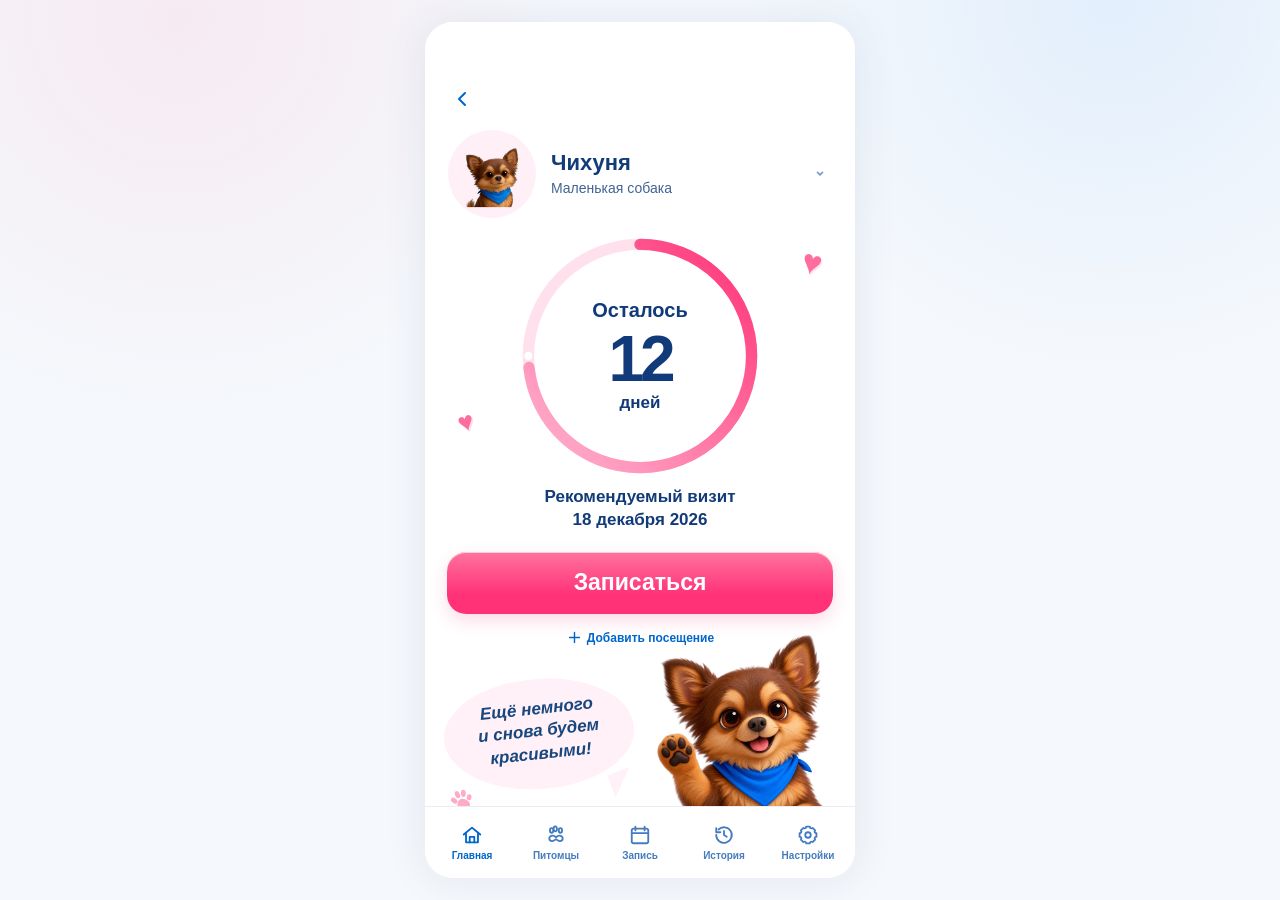
==== index.html @ 9631919f "Point preview to refined home build" ====
<!doctype html>
<html lang="ru">
  <head>
    <meta charset="UTF-8" />
    <meta name="viewport" content="width=device-width, initial-scale=1.0, viewport-fit=cover" />
    <meta name="theme-color" content="#fff7fa" />
    <meta name="robots" content="noindex, nofollow" />
    <meta name="referrer" content="no-referrer" />
    <title>Дневник питомца - тест интерфейса</title>
    <script type="module" crossorigin src="./assets/main-IXq5rrvR.js"></script>
    <link rel="stylesheet" crossorigin href="./assets/main-DnWAn0m3.css">
  </head>
  <body>
    <div id="root"></div>
  </body>
</html>
---- assets/main-DnWAn0m3.css ----
.homeRedesign{--ring-light: #ffb7d2;--ring-color: #ff3175;background:#fff;color:#123b78;padding-bottom:72px}.homeTone_ok{--ring-light: #adebd1;--ring-color: #19c36b}.homeTone_soon{--ring-light: #ffe3a7;--ring-color: #f5a600}.homeTone_late{--ring-light: #ffbed2;--ring-color: #ff3371}.diaryHeader{height:96px;padding:max(56px,env(safe-area-inset-top)) 17px 0;display:grid;grid-template-columns:40px 1fr 40px;align-items:center;background:#fff}.diaryBack{width:40px;height:42px;padding:0;display:grid;place-items:center;background:none;border:0;color:#06c;cursor:pointer}.diaryHeading{text-align:center;font-size:14px;font-weight:750;letter-spacing:-.02em}.diaryMain{display:flex;flex-direction:column;min-height:calc(100dvh - 168px);padding:0 17px}.diaryPet{width:100%;min-height:111px;padding:2px 8px 2px 6px;display:flex;align-items:center;gap:15px;text-align:left;background:transparent;color:#123b78;border:0;cursor:pointer}.diaryPet .mascotAvatar_lg{width:88px;height:88px;background:#ffeff6;box-shadow:none}.diaryPet .mascotAvatar_lg img{width:90%;height:90%;object-fit:contain;transform:translateY(5%)}.diaryPetCopy{display:flex;flex:1;flex-direction:column;gap:5px}.diaryPetCopy strong{font-size:22px;line-height:1.12;font-weight:800}.diaryPetCopy span{font-size:14px;color:#416394;font-weight:500}.diaryPet>svg{color:#7b9bc7}.diaryStatus{position:relative;text-align:center}.diaryStatusLabel{margin:0 auto 2px;display:flex;justify-content:center;align-items:center;gap:6px;height:28px;font-size:14px;font-weight:750}.homeTone_ok .diaryStatusLabel{color:#147a43}.homeTone_soon .diaryStatusLabel{color:#a35800}.homeTone_late .diaryStatusLabel{color:#e1305c}.diaryRing{position:relative;width:min(65vw,248px);height:min(65vw,248px);margin:3px auto 0}.diaryRingSvg{display:block;width:100%;height:100%;transform:rotate(-90deg);overflow:visible}.ringTrack,.ringProgress{fill:none;stroke-width:11px}.ringTrack{stroke:#ffe1ed}.homeTone_ok .ringTrack{stroke:#d9f6e6}.homeTone_soon .ringTrack{stroke:#fff1d8}.ringProgress{stroke:url(#ringGradient);stroke-linecap:round;transition:stroke-dasharray .3s ease}.diaryRingCopy{position:absolute;top:25px;right:25px;bottom:25px;left:25px;display:flex;flex-direction:column;justify-content:center;align-items:center;color:#103a79}.diaryRingCopy span:first-child{font-size:20px;line-height:1.18;font-weight:750}.diaryRingCopy strong{font-size:64px;line-height:1.05;letter-spacing:-.065em;font-weight:850;margin-top:4px}.diaryRingCopy strong.ringToday{font-size:29px;letter-spacing:-.03em}.diaryRingCopy span:last-child{font-size:17px;font-weight:700}.diaryRecommendation{display:flex;flex-direction:column;align-items:center;margin-top:6px;line-height:1.34}.diaryRecommendation span{font-size:17px;font-weight:600}.diaryRecommendation strong{font-size:17px;font-weight:800}.diaryHeart{position:absolute;display:block;color:#ff6c9e;font-size:27px;line-height:1;pointer-events:none;text-shadow:1px 2px 0 #ffe0ec}.diaryHeartTop{right:4%;top:16px;transform:rotate(14deg);font-size:34px}.diaryHeartLeft{left:4%;top:180px;transform:rotate(-17deg);font-size:27px}.diaryActions{margin:20px 5px 0;display:grid;gap:8px}.diaryBook{width:100%;height:62px;border:0;border-radius:19px;background:linear-gradient(180deg,#ff739e,#ff3177 70%);box-shadow:0 7px 17px #ed326f2b,inset 0 1px #ffffffa6;color:#fff;font-size:23px;font-weight:760;cursor:pointer}.diaryAddVisit{display:inline-flex;justify-content:center;align-items:center;gap:4px;width:fit-content;min-height:32px;margin:0 auto;border:0;background:transparent;color:#06c;font-size:12px;font-weight:700;cursor:pointer}.diaryScene{position:relative;min-height:184px;width:100%;margin-top:auto;overflow:visible}.diarySpeech{position:absolute;top:25px;left:2px;z-index:1;width:min(52%,190px);min-height:110px;display:flex;justify-content:center;align-items:center;padding:12px 16px 17px;border-radius:47% 51% 47% 52%;background:#fff1f7;color:#17477e;text-align:center;font-size:17px;line-height:1.3;font-weight:650;font-style:italic;transform:rotate(-6deg)}.diarySpeech:after{content:"";position:absolute;right:5px;bottom:-13px;border-left:24px solid #fff1f7;border-bottom:23px solid transparent;transform:rotate(-16deg)}.diaryMascot{position:absolute;z-index:2;width:min(57%,210px);height:auto;right:-14px;bottom:-2px;object-fit:contain;pointer-events:none}.sceneHeart{left:21%;bottom:11px;font-size:22px}.scenePaw{position:absolute;left:8px;bottom:22px;width:24px;color:#ffabc7;transform:rotate(-24deg)}.scenePaw svg{width:100%;height:auto}.diaryLastVisit{display:none}.homeRedesign .bottomNav{height:72px;min-height:72px;box-shadow:none;border-top-color:#e7edf6;background:#fff}.homeRedesign .bottomNav button{color:#447cbf;border-radius:0;gap:4px}.homeRedesign .bottomNav button.active{background:transparent;color:#06c}.homeRedesign .bottomNav button>span:last-child{font-size:10px;font-weight:670}.homeRedesign .bottomNav .navBookIcon{width:auto;height:auto;border-radius:0;background:transparent;box-shadow:none;color:#447cbf}.homeRedesign button:focus-visible{outline:3px solid #0066cc;outline-offset:2px}@media (max-width: 360px){.diaryRing{width:210px;height:210px}.diaryMain{padding:0 13px}.diaryScene{min-height:172px}.diarySpeech{font-size:14px}}@media (max-height: 700px){.diaryRing{width:min(56vw,205px);height:min(56vw,205px)}.diaryPet{min-height:78px}.diaryActions{margin-top:12px}.diaryScene{min-height:160px}.diarySpeech{top:15px;font-size:14px}.diaryMascot{width:min(48%,174px)}}@media (min-width: 700px){.homeRedesign{height:min(844px,calc(100dvh - 44px));min-height:700px;overflow:hidden}.homeRedesign .diaryMain{min-height:calc(100% - 168px)}}:root{font-family:Montserrat,Inter,-apple-system,BlinkMacSystemFont,Segoe UI,Arial,sans-serif;color:#143d7a;background:#f4f7fb;font-synthesis:none;--pink: #ff4f7e;--pink-dark: #d65279;--pink-soft: #fff0f5;--coral: #fe7878;--blue: #087cff;--blue-dark: #0066cc;--blue-soft: #edf7ff;--navy: #123d7c;--text: #27486f;--muted: #7589a4;--line: #e2eaf4;--shadow: 0 10px 28px rgba(28, 66, 113, .09)}*{box-sizing:border-box}html{background:#f4f7fb}body{margin:0;min-width:320px;min-height:100vh;background:radial-gradient(circle at 14% 2%,rgba(255,94,132,.09),transparent 28%),radial-gradient(circle at 87% 0,rgba(0,127,255,.08),transparent 26%),#f5f8fc}button,input,textarea{font:inherit}button{-webkit-tap-highlight-color:transparent}.app{width:min(100%,430px);min-height:100vh;min-height:100dvh;margin:0 auto;position:relative;overflow-x:hidden;background:#fff;box-shadow:0 0 44px #1f406a17}.appWithNav{padding-bottom:77px}.centered{display:grid;place-items:center}.spinner{width:42px;height:42px;border:4px solid #e9eff7;border-top-color:var(--pink);border-radius:50%;animation:spin .7s linear infinite}@keyframes spin{to{transform:rotate(360deg)}}.content{padding:16px 17px 28px}.shellContent{padding-bottom:36px}.topbar,.homeTopbar{min-height:62px;display:grid;grid-template-columns:48px 1fr 48px;align-items:center;padding:max(7px,env(safe-area-inset-top)) 14px 7px;position:sticky;top:0;z-index:20;color:var(--navy);background:#fffffff5;border-bottom:1px solid rgba(226,234,244,.82);backdrop-filter:blur(14px);-webkit-backdrop-filter:blur(14px)}.topbar>b,.storyHomeTitle{text-align:center;font-size:17px;font-weight:850;letter-spacing:-.25px}.topSpacer{width:48px;height:48px}.backButton,.roundIconButton{width:44px;height:44px;padding:0;display:grid;place-items:center;border:0;border-radius:16px;color:var(--navy);background:#f4f8fc;cursor:pointer}.roundIconButton{justify-self:end}.backButton:active,.roundIconButton:active{transform:scale(.96);background:#edf3f9}.homeBrandMark{width:42px;height:42px;display:grid;place-items:center;border-radius:15px;color:var(--pink);background:var(--pink-soft);font-size:24px;line-height:1}.primary{width:100%;min-height:52px;padding:0 18px;border:0;border-radius:17px;font-weight:850;font-size:15px;cursor:pointer;transition:transform .15s ease,filter .15s ease}.primary:active{transform:scale(.985);filter:brightness(.98)}.primary:disabled{opacity:.45;cursor:default}.primaryLarge{min-height:58px;font-size:18px}.pink{color:#fff;background:linear-gradient(115deg,#ff4f7e,#fe7878 55%,#d65279);box-shadow:0 10px 24px #d652793d}.blue{color:#fff;background:linear-gradient(115deg,#06c,#118aff);box-shadow:0 10px 24px #06c3}.outline{color:#0878e7;background:#fff;border:1.5px solid #77baff;box-shadow:0 7px 18px #0066cc0f}.actionWithIcon{display:flex;align-items:center;justify-content:center;gap:8px}.stickyAction{margin-top:19px}.mascotAvatar{position:relative;flex:0 0 auto;display:grid;place-items:center;overflow:hidden;border-radius:50%;isolation:isolate;background:linear-gradient(145deg,#fff0f5,#fff 49%,#eaf6ff);box-shadow:inset 0 0 0 1px #dce7f2,0 6px 17px #203d6817}.mascotAvatarGlow{position:absolute;top:0;right:0;bottom:0;left:0;z-index:0}.mascotAvatar img{position:relative;z-index:1;width:86%;height:86%;display:block;object-fit:contain;object-position:center center}.mascotAvatar_md{width:68px;height:68px}.mascotAvatar_lg{width:72px;height:72px}.mascotAvatar_xl{width:116px;height:116px}.mascotAvatar_xl img{width:84%;height:84%}.doodle{position:absolute;pointer-events:none;-webkit-user-select:none;user-select:none}.doodle_heart{color:#ef7c9a;font-size:18px}.doodle_paw{width:12px;height:12px;color:transparent;border-radius:50%;background:#77b8f1;box-shadow:-8px -5px 0 -2px #77b8f1,0 -9px 0 -2px #77b8f1,8px -5px 0 -2px #77b8f1}.welcome{padding:max(16px,env(safe-area-inset-top)) 21px 22px;display:flex;flex-direction:column;align-items:center;text-align:center;isolation:isolate;background:radial-gradient(circle at 4% 11%,rgba(254,120,120,.14),transparent 24%),radial-gradient(circle at 97% 15%,rgba(0,127,255,.12),transparent 25%),linear-gradient(180deg,#fff,#fff 70%,#fff8fb)}.welcomeGlow{position:absolute;z-index:-1;border-radius:50%;pointer-events:none}.welcomeGlowPink{width:220px;height:220px;left:-120px;top:-80px;background:radial-gradient(circle,rgba(254,120,120,.14),transparent 70%)}.welcomeGlowBlue{width:230px;height:230px;right:-130px;top:-85px;background:radial-gradient(circle,rgba(0,127,255,.12),transparent 70%)}.welcomeBrand{width:100%;display:grid;grid-template-columns:34px 1fr 34px;align-items:center;text-align:left}.welcomeBrand .scissors{color:var(--pink);font-size:30px;line-height:1}.welcomeBrand strong{display:block;color:var(--navy);font-size:17px;font-weight:900}.welcomeBrand small{display:block;margin-top:1px;color:var(--muted);font-size:11px}.tinyPaw{width:34px;height:34px;display:grid;place-items:center;border-radius:12px;color:var(--pink);background:var(--pink-soft)}.welcomeCopy{margin-top:14px}.eyebrow{margin:0 0 8px;color:var(--pink);font-size:11px;font-weight:850;letter-spacing:.65px;text-transform:uppercase}h1{margin:0;color:var(--navy);font-size:clamp(42px,11vw,50px);line-height:.94;letter-spacing:-2px}.welcomeText{max-width:335px;margin:13px auto 3px;color:#60738c;font-size:13.5px;line-height:1.45}.welcomeHero{width:100%;height:210px;position:relative}.welcomeHero:after{content:"";position:absolute;left:50%;bottom:9px;width:280px;height:60px;transform:translate(-50%);border-radius:50%;background:radial-gradient(ellipse,rgba(20,58,105,.1),transparent 68%)}.petArt{position:absolute;bottom:3px;z-index:1;display:flex;align-items:flex-end}.petArt img{width:100%;height:100%;display:block;object-fit:contain;filter:drop-shadow(0 10px 12px rgba(43,60,87,.08))}.petArtDog{left:29px;width:160px;height:200px}.petArtCat{right:20px;width:164px;height:200px}.heroHeart,.heroPaw,.heroSpark{position:absolute;z-index:3}.heroHeart{color:#ef6e91;font-size:17px;opacity:.82}.heroHeartOne{left:17px;top:48px;transform:rotate(-13deg)}.heroHeartTwo{right:14px;top:27px;transform:rotate(12deg)}.heroPaw{color:#f29ab1;opacity:.65}.heroPawOne{left:3px;bottom:58px;transform:rotate(-12deg)}.heroPawTwo{right:0;bottom:80px;color:#74b8f7;transform:rotate(14deg)}.heroSpark{color:#1788f2;font-size:17px;opacity:.72}.heroSparkOne{left:12px;top:88px;transform:rotate(-12deg)}.heroSparkTwo{right:12px;top:72px;color:#ef7998;transform:rotate(13deg)}.benefitRow{width:100%;margin:0 0 12px;display:flex;justify-content:center;gap:6px}.benefitRow span{min-width:92px;padding:8px 9px;display:inline-flex;align-items:center;justify-content:center;gap:5px;color:#45617f;border:1px solid #f2dce4;border-radius:999px;background:#fff;font-size:11px;font-weight:750}.benefitRow svg{color:var(--pink)}.welcomeQuote{width:100%;min-height:46px;margin-top:10px;padding:9px 12px;display:flex;flex-wrap:wrap;align-items:center;justify-content:center;gap:7px;color:#a24e69;border:1px solid #ffe0e8;border-radius:17px;background:linear-gradient(135deg,#fff2f6,#f7fbff);font-size:10.5px}.welcomeQuote b{color:var(--navy)}.welcomeQuote span:after{content:" ♥";color:var(--pink)}.welcomeQuote span:last-child:after{content:""}.welcomeFooter{margin-top:10px;color:#8796aa;font-size:11px}.welcomeFooter span{color:var(--pink)}.storyHome{background:linear-gradient(180deg,#fff,#fff 78%,#fff9fb)}.storyHomeContent{padding:10px 15px 14px}.petSwitcher{width:100%;min-height:78px;padding:4px 10px 4px 4px;display:grid;grid-template-columns:76px 1fr 34px;align-items:center;gap:7px;position:relative;overflow:hidden;border:1px solid #edf0f5;border-radius:22px;color:var(--text);text-align:left;background:linear-gradient(135deg,#fff8fb,#fff 56%,#f4faff);cursor:pointer}.petSwitcher:before{content:"♥";position:absolute;left:71px;top:9px;color:#f3a3b8;font-size:9px}.petSwitcherText strong,.petSwitcherText span{display:block}.petSwitcherText strong{color:var(--navy);font-size:17px;font-weight:900}.petSwitcherText span{margin-top:3px;color:var(--muted);font-size:11px}.switcherChevron{color:#7c91aa}.dateCards{margin-top:8px;display:grid;grid-template-columns:1fr 1fr;gap:8px}.dateCard{min-height:68px;padding:9px 10px;position:relative;overflow:hidden;border-radius:17px}.dateCardBlue{color:#0b69c8;border:1px solid #d9ebfc;background:#f0f8ff}.dateCardPink{color:#d64a72;border:1px solid #ffe0e8;background:#fff2f6}.dateIcon{width:25px;height:25px;margin-bottom:2px;display:grid;place-items:center;border-radius:8px;background:#ffffffd1}.dateCard small,.dateCard strong{display:block;position:relative;z-index:1}.dateCard small{font-size:9.5px}.dateCard strong{margin-top:2px;color:var(--navy);font-size:11.5px}.dateCard:after{content:"";width:52px;height:52px;position:absolute;right:-24px;bottom:-28px;border-radius:50%;opacity:.6}.dateCardBlue:after{background:#c8e6ff}.dateCardPink:after{background:#ffd2df}.statusCard{margin-top:8px;padding:9px 14px 11px;position:relative;overflow:hidden;text-align:center;border-radius:25px;border:1px solid #f1e5e9;background:linear-gradient(180deg,#fff,#fff7fa)}.statusCard.soon{border-color:#f3dda1;background:linear-gradient(180deg,#fffdfa,#fff8e5)}.statusCard.late{border-color:#ffd6e1;background:linear-gradient(180deg,#fff,#fff0f5)}.statusBanner{width:max-content;margin:0 auto 2px;padding:5px 10px;display:flex;align-items:center;justify-content:center;gap:5px;color:#f28216;border-radius:999px;background:#fff4d8;font-size:11px}.statusCard.late .statusBanner{color:#e33c69;background:#ffe7ee}.statusTitle{margin:1px 0 2px;color:#536b87;font-size:11px;font-weight:750}.countdownWrap{display:grid;place-items:center}.countdown{width:144px;height:144px;padding:11px;display:grid;place-items:center;position:relative;border-radius:50%;background:conic-gradient(#f64f7d 0,#f64f7d 72%,#ffd8e4 72%,#ffd8e4);box-shadow:0 10px 23px #da4b7424}.countdown:before{content:"";position:absolute;width:7px;height:7px;right:8px;top:70px;border:3px solid #fff;border-radius:50%;background:#ff7d9e}.countdown:after{content:"";position:absolute;top:11px;right:11px;bottom:11px;left:11px;border-radius:50%;background:#fff;box-shadow:inset 0 0 0 1px #ffe4eb}.countdown.soon{background:conic-gradient(#ff9e28 0,#ff9e28 84%,#ffe8b9 84%,#ffe8b9)}.countdown.late{background:conic-gradient(#f13968 0,#f13968 94%,#ffd1dd 94%,#ffd1dd)}.countdown.empty{background:conic-gradient(#54a9ff 0,#54a9ff 20%,#dceeff 20%,#dceeff)}.countdownInner{position:relative;z-index:2}.countdown strong{display:block;color:var(--navy);font-size:43px;line-height:.9;letter-spacing:-2px}.countdown small{display:block;max-width:96px;margin-top:7px;color:#536b87;font-size:10px;font-weight:750;line-height:1.2}.statusHint{max-width:280px;margin:5px auto 0;color:#687d96;font-size:10px;line-height:1.35}.statusHeartA{left:23px;top:72px;opacity:.45;transform:rotate(-13deg)}.statusPawA{right:25px;bottom:44px;opacity:.34;transform:rotate(12deg)}.homeActions{margin-top:8px;display:grid;gap:7px}.homeActions .primary{min-height:48px}.bookingMicrocopy{margin-top:4px;color:#99a7b7;font-size:8.8px;text-align:center}.homeMascotScene{min-height:99px;margin-top:5px;padding:17px 125px 12px 16px;position:relative;overflow:hidden;border-radius:22px;background:linear-gradient(135deg,#fff0f5,#fff 55%,#eef8ff)}.homeMascotScene img{width:119px;height:132px;position:absolute;right:3px;bottom:-31px;object-fit:contain;object-position:bottom center;filter:drop-shadow(0 7px 9px rgba(36,59,90,.1))}.homeMascotPhrase{position:relative;z-index:2;transform:rotate(-2deg)}.homeMascotPhrase strong,.homeMascotPhrase span{display:block}.homeMascotPhrase strong{color:#dc4770;font-size:13px;line-height:1.22}.homeMascotPhrase span{margin-top:5px;color:#6e8198;font-size:9.5px;line-height:1.35}.storyFooterHeart{position:absolute;left:13px;top:8px;color:#ef7898;opacity:.5}.storyFooterPaw{position:absolute;right:105px;bottom:10px;color:#5eacf1;opacity:.38;transform:rotate(-12deg)}.bottomNav{width:min(100%,430px);min-height:72px;padding:5px 5px max(6px,env(safe-area-inset-bottom));display:grid;grid-template-columns:repeat(5,1fr);position:fixed;left:50%;bottom:0;z-index:30;transform:translate(-50%);border-top:1px solid rgba(224,232,242,.96);background:#fffffff7;box-shadow:0 -8px 24px #2640630d;backdrop-filter:blur(14px);-webkit-backdrop-filter:blur(14px)}.bottomNav button{min-width:0;padding:3px 1px;display:flex;flex-direction:column;align-items:center;justify-content:center;gap:3px;border:0;border-radius:13px;color:#8b9bad;background:transparent;cursor:pointer}.bottomNav button>span:last-child{font-size:8.5px;font-weight:750}.bottomNav button.active{color:var(--blue);background:#f1f8ff}.bottomNav .navBook{color:var(--blue)}.navBookIcon{width:38px;height:32px;display:grid;place-items:center;border-radius:12px;color:#fff;background:linear-gradient(135deg,#148cff,#06c);box-shadow:0 6px 13px #0066cc30}.profilePreview{padding:5px 0 2px;position:relative;display:flex;flex-direction:column;align-items:center}.profilePreview p{margin:7px 0 0;color:var(--muted);font-size:12px}.profilePreview:before{content:"♥";position:absolute;left:60px;top:34px;color:#f2a1b7}.profilePreview:after{content:"✦";position:absolute;right:62px;top:51px;color:#68b0f5}.miniPhrase{margin-top:8px;padding:7px 10px;display:inline-flex;align-items:center;gap:5px;color:#b84d6d;border:1px solid #ffe0e8;border-radius:999px;background:#fff3f7;font-size:10px;font-weight:750}.field{display:block;margin:14px 0}.field>span{display:block;margin-bottom:7px;color:var(--navy);font-size:12px;font-weight:800}.field em{color:var(--muted);font-size:10px;font-style:normal;font-weight:500}.field input,.field textarea{width:100%;border:1.5px solid #dce6f1;border-radius:15px;outline:0;color:var(--text);background:#fff}.field input{height:49px;padding:0 14px}.field textarea{min-height:106px;padding:12px 14px;resize:vertical;line-height:1.45}.field input:focus,.field textarea:focus{border-color:#6bb2f5;box-shadow:0 0 0 3px #edf7ff}.formSection{margin-top:18px}.sectionHeading{display:flex;align-items:baseline;justify-content:space-between;gap:10px}.sectionHeading h3{margin:0;color:var(--navy);font-size:14px}.sectionHeading span{color:var(--muted);font-size:9.5px}.optionList{margin-top:9px;overflow:hidden;border:1px solid #e3eaf2;border-radius:17px}.option{width:100%;min-height:47px;padding:0 12px;display:grid;grid-template-columns:30px 1fr 27px;align-items:center;border:0;border-bottom:1px solid #edf1f6;color:var(--text);text-align:left;background:#fff;cursor:pointer}.option:last-child{border-bottom:0}.option.selected{color:var(--navy);background:#f1f8ff}.typeEmoji{font-size:18px}.optionText{font-size:12px;font-weight:700}.choiceMark{width:23px;height:23px;display:grid;place-items:center;border:1.5px solid #d6e1ed;border-radius:50%;color:#fff}.option.selected .choiceMark{border-color:var(--blue);background:var(--blue)}.chips{margin-top:9px;display:grid;grid-template-columns:repeat(2,1fr);gap:7px}.chip{min-height:42px;border:1px solid #dfe7f1;border-radius:14px;color:#61758f;background:#fff;font-size:11px;font-weight:750;cursor:pointer}.chip.active{color:#fff;border-color:var(--blue);background:linear-gradient(135deg,#0d88ff,#06c)}.compactField{margin-top:10px}.visitIntro,.historyHeaderCard{min-height:84px;padding:8px 11px 8px 7px;display:grid;grid-template-columns:72px 1fr 28px;align-items:center;gap:9px;position:relative;border:1px solid #e1ebf5;border-radius:21px;background:linear-gradient(135deg,#fff4f8,#f4faff)}.visitIntro{grid-template-columns:72px 1fr}.visitIntro strong,.visitIntro span,.historyHeaderCard strong,.historyHeaderCard span{display:block}.visitIntro strong,.historyHeaderCard strong{color:var(--navy);font-size:14px}.visitIntro span,.historyHeaderCard span{margin-top:4px;color:var(--muted);font-size:10px;line-height:1.35}.visitIntroHeart{right:11px;top:8px;opacity:.45}.fieldWithIcon .inputIconWrap{height:50px;padding:0 10px;display:grid;grid-template-columns:28px 1fr;align-items:center;border:1.5px solid #dce6f1;border-radius:15px;color:var(--blue)}.fieldWithIcon input{height:46px;padding:0 5px;border:0;box-shadow:none}.speech{width:max-content;max-width:100%;margin:12px auto 0;padding:8px 12px;display:flex;align-items:center;gap:6px;color:#79516a;border:1px solid #ffe0e8;border-radius:999px;background:#fff3f7;font-size:10px}.mascotMessage{min-height:126px;margin-top:15px;padding:18px 112px 17px 16px;display:flex;align-items:center;position:relative;overflow:hidden;border:1px solid #e8edf4;border-radius:23px;box-shadow:0 8px 22px #223a600d}.mascotMessage_pink{border-color:#ffe0e8;background:linear-gradient(135deg,#fff3f7,#fffafd 72%)}.mascotMessage_blue{border-color:#dceeff;background:linear-gradient(135deg,#f1f8ff,#fbfdff 72%)}.mascotMessage_yellow{border-color:#f5e0a7;background:linear-gradient(135deg,#fff9e9,#fffdf7 72%)}.mascotMessage img{width:112px;height:142px;position:absolute;right:1px;bottom:-18px;object-fit:contain;object-position:bottom center}.mascotMessage_flip{padding-right:16px;padding-left:112px}.mascotMessage_flip img{right:auto;left:0;transform:scaleX(-1)}.mascotMessageCopy{position:relative;z-index:2}.mascotMessageCopy strong,.mascotMessageCopy span{display:block}.mascotMessageCopy strong{color:var(--navy);font-size:13px;line-height:1.28}.mascotMessageCopy span{margin-top:5px;color:#657b96;font-size:10px;line-height:1.4}.msgHeartOne{left:13px;top:9px;opacity:.42}.msgPawOne{right:105px;bottom:13px;opacity:.42}.mascotMessage_flip .msgHeartOne{left:auto;right:14px}.mascotMessage_flip .msgPawOne{right:12px}.historyHeaderCard{margin-bottom:17px}.historyHeaderCard>svg{color:#86a1bd}.timeline{position:relative}.timeline:before{content:"";width:2px;position:absolute;left:8px;top:8px;bottom:8px;background:#ffd0dc}.timelineItem{padding-left:26px;position:relative}.timelineItem+.timelineItem{margin-top:10px}.dot{width:12px;height:12px;position:absolute;left:3px;top:18px;z-index:2;border:3px solid #fff;border-radius:50%;background:var(--pink);box-shadow:0 0 0 2px #ffd7e2}.visitCard{min-height:106px;padding:14px 86px 12px 13px;position:relative;overflow:hidden;border:1px solid #e5ebf2;border-radius:19px;background:#fff;box-shadow:0 6px 17px #213e630d}.visitDate strong,.visitDate span{display:block}.visitDate strong{color:var(--navy);font-size:13px}.visitDate span{margin-top:2px;color:var(--muted);font-size:10px}.tag{margin-top:8px;padding:4px 8px;display:inline-block;color:#e34e76;border-radius:999px;background:#fff0f5;font-size:9px;font-weight:750}.visitCard p{margin:7px 0 0;color:#647a94;font-size:10px;line-height:1.35}.visitCard img{width:78px;height:96px;position:absolute;right:3px;bottom:-3px;object-fit:contain;object-position:bottom center}.historyBook{margin-top:17px}.screenLead{margin:0 0 12px;padding:9px 12px;color:#7a6c78;border:1px solid #ffe1e8;border-radius:15px;background:#fff5f8;font-size:10.5px;line-height:1.4}.petList{display:grid;gap:10px}.petCard{overflow:hidden;position:relative;border:1px solid #e4ebf3;border-radius:21px;background:#fff}.petCard.activePet{border-color:#9ed0ff;box-shadow:0 0 0 3px #edf7ff}.petCardMain{width:100%;min-height:91px;padding:7px 9px 5px 6px;display:grid;grid-template-columns:72px 1fr 30px;align-items:center;gap:8px;border:0;color:var(--text);text-align:left;background:transparent;cursor:pointer}.petCardCopy strong,.petCardCopy span,.petCardCopy small{display:block}.petCardCopy strong{color:var(--navy);font-size:15px}.petCardCopy span{margin-top:3px;color:var(--muted);font-size:10px}.petCardCopy small{margin-top:5px;color:#3f6d9e;font-size:9.5px;font-weight:700}.cardChevron{color:#8fa1b4}.editLink{width:100%;min-height:35px;padding:0 12px;display:flex;align-items:center;justify-content:flex-end;gap:5px;border:0;border-top:1px solid #edf1f6;color:#66809d;background:#fbfcfe;font-size:9.5px;cursor:pointer}.addPet{width:100%;min-height:108px;margin-top:12px;padding:12px;display:grid;place-items:center;position:relative;overflow:hidden;border:1.5px dashed #79baff;border-radius:21px;color:var(--blue);background:#f3f9ff;cursor:pointer}.addPetIcon{width:43px;height:43px;display:grid;place-items:center;border-radius:50%;color:#fff;background:linear-gradient(135deg,#158cff,#06c)}.addPet b{font-size:13px}.addPet small{color:#7289a4;font-size:9.5px}.addPetPaw{position:absolute;right:18px;top:15px;color:#7bbbf4;opacity:.4;transform:rotate(12deg)}.petFamilyDecor{min-height:139px;margin-top:13px;padding:24px 76px 17px;display:grid;place-items:center;position:relative;overflow:hidden;text-align:center;border:1px solid #ffe0e8;border-radius:22px;background:linear-gradient(135deg,#fff3f7,#f6fbff 54%,#fff)}.petFamilyDecor img{width:96px;height:138px;position:absolute;bottom:-18px;object-fit:contain}.petFamilyDecor .familyDog{left:-4px}.petFamilyDecor .familyCat{right:-4px}.petFamilyDecor strong,.petFamilyDecor span{display:block}.petFamilyDecor strong{color:var(--navy);font-size:12px;line-height:1.25}.petFamilyDecor span{margin-top:5px;color:#6d8098;font-size:9.5px;line-height:1.35}.familyHearts{color:#ed7898;letter-spacing:6px}.empty{padding:26px 22px 30px;color:#718198;text-align:center}.emptyMascot{width:148px;height:132px;margin:0 auto 7px;position:relative}.emptyMascot img{width:118px;height:136px;object-fit:contain}.emptyMascot span{width:49px;height:49px;position:absolute;right:5px;top:17px;display:grid;place-items:center;border-radius:50%;color:#e85f83;background:#fff2f6}.empty p{margin:0 0 4px;font-size:12px;line-height:1.45}.empty small{color:#95a2b3;font-size:9.5px}@media (max-width: 380px){.content{padding-left:14px;padding-right:14px}.welcome{padding-left:17px;padding-right:17px}.welcomeHero{height:196px}.petArtDog{left:18px;width:150px;height:188px}.petArtCat{right:9px;width:153px;height:189px}.countdown{width:138px;height:138px}.countdown strong{font-size:40px}.homeMascotScene{padding-right:108px}.homeMascotScene img{width:105px}.benefitRow span{min-width:0;flex:1;padding-left:5px;padding-right:5px;font-size:10px}.mascotMessage{padding-right:101px}.mascotMessage_flip{padding-right:14px;padding-left:101px}.mascotMessage img{width:101px}}@media (min-width: 700px){body{padding:22px 0}.app{min-height:calc(100vh - 44px);min-height:calc(100dvh - 44px);border-radius:28px}.bottomNav{bottom:22px;border-radius:0 0 28px 28px}.topbar,.homeTopbar{border-radius:28px 28px 0 0}}@media (prefers-reduced-motion: reduce){*,*:before,*:after{scroll-behavior:auto!important;transition-duration:.01ms!important;animation-duration:.01ms!important;animation-iteration-count:1!important}}
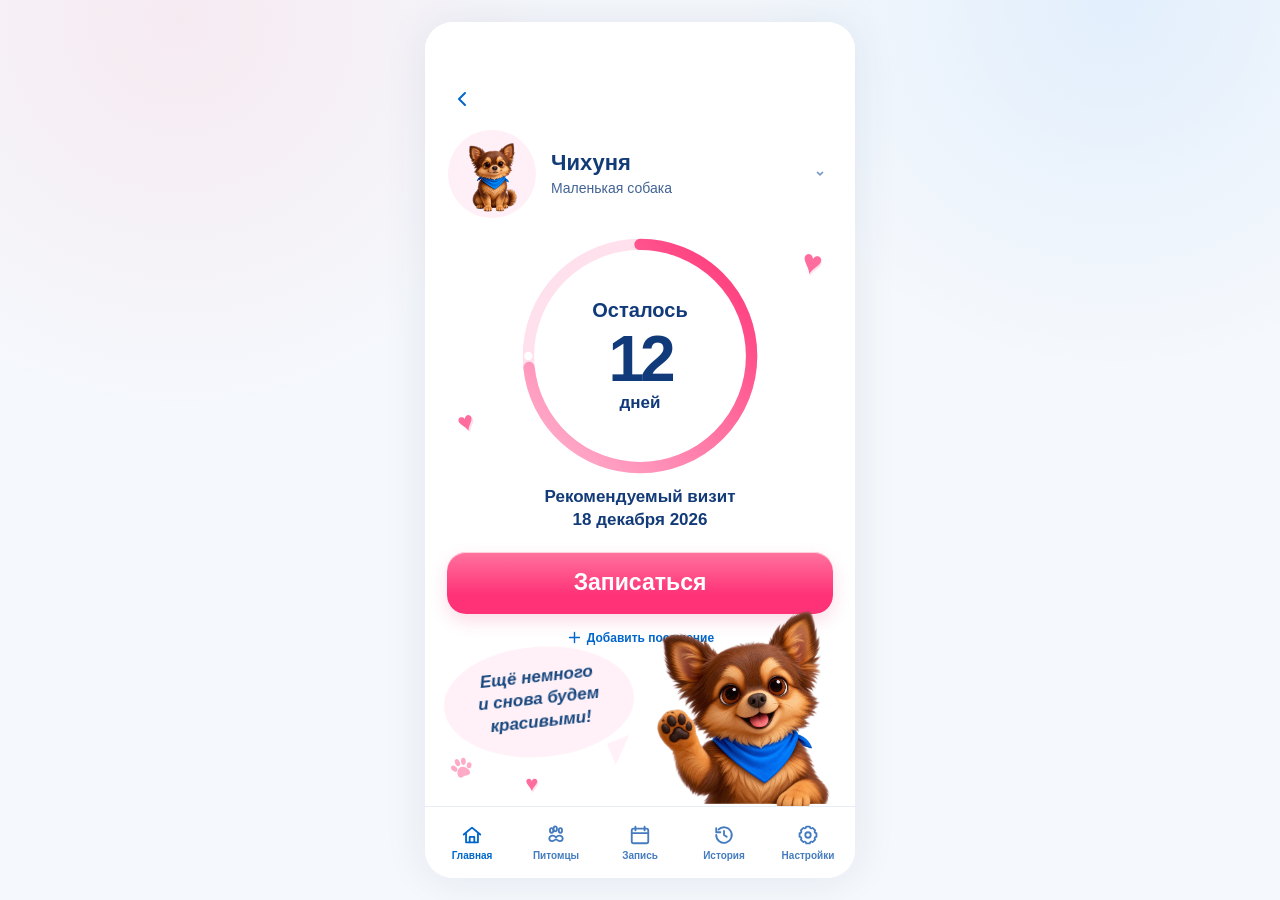
==== commit 9616a799: "Publish complete avatars and nav edge alignment" ====
--- a/index.html
+++ b/index.html
@@ -7,8 +7,8 @@
     <meta name="robots" content="noindex, nofollow" />
     <meta name="referrer" content="no-referrer" />
     <title>Дневник питомца - тест интерфейса</title>
-    <script type="module" crossorigin src="./assets/main-IXq5rrvR.js"></script>
-    <link rel="stylesheet" crossorigin href="./assets/main-DnWAn0m3.css">
+    <script type="module" crossorigin src="./assets/main-CqhUKXQn.js"></script>
+    <link rel="stylesheet" crossorigin href="./assets/main-CtAeAGaI.css">
   </head>
   <body>
     <div id="root"></div>
--- a/assets/main-CtAeAGaI.css
+++ b/assets/main-CtAeAGaI.css
@@ -0,0 +1 @@
+.homeRedesign{--ring-light: #ffb7d2;--ring-color: #ff3175;background:#fff;color:#123b78;padding-bottom:72px}.homeTone_ok{--ring-light: #adebd1;--ring-color: #19c36b}.homeTone_soon{--ring-light: #ffe3a7;--ring-color: #f5a600}.homeTone_late{--ring-light: #ffbed2;--ring-color: #ff3371}.diaryHeader{height:96px;padding:max(56px,env(safe-area-inset-top)) 17px 0;display:grid;grid-template-columns:40px 1fr 40px;align-items:center;background:#fff}.diaryBack{width:40px;height:42px;padding:0;display:grid;place-items:center;background:none;border:0;color:#06c;cursor:pointer}.diaryHeading{text-align:center;font-size:14px;font-weight:750;letter-spacing:-.02em}.diaryMain{display:flex;flex-direction:column;min-height:calc(100dvh - 168px);padding:0 17px}.diaryPet{width:100%;min-height:111px;padding:2px 8px 2px 6px;display:flex;align-items:center;gap:15px;text-align:left;background:transparent;color:#123b78;border:0;cursor:pointer}.diaryPet .mascotAvatar_lg{width:88px;height:88px;background:#ffeff6;box-shadow:none}.diaryPet .mascotAvatar_lg img{width:90%;height:90%;object-fit:contain;transform:translateY(5%)}.diaryPetCopy{display:flex;flex:1;flex-direction:column;gap:5px}.diaryPetCopy strong{font-size:22px;line-height:1.12;font-weight:800}.diaryPetCopy span{font-size:14px;color:#416394;font-weight:500}.diaryPet>svg{color:#7b9bc7}.diaryStatus{position:relative;text-align:center}.diaryStatusLabel{margin:0 auto 2px;display:flex;justify-content:center;align-items:center;gap:6px;height:28px;font-size:14px;font-weight:750}.homeTone_ok .diaryStatusLabel{color:#147a43}.homeTone_soon .diaryStatusLabel{color:#a35800}.homeTone_late .diaryStatusLabel{color:#e1305c}.diaryRing{position:relative;width:min(65vw,248px);height:min(65vw,248px);margin:3px auto 0}.diaryRingSvg{display:block;width:100%;height:100%;transform:rotate(-90deg);overflow:visible}.ringTrack,.ringProgress{fill:none;stroke-width:11px}.ringTrack{stroke:#ffe1ed}.homeTone_ok .ringTrack{stroke:#d9f6e6}.homeTone_soon .ringTrack{stroke:#fff1d8}.ringProgress{stroke:url(#ringGradient);stroke-linecap:round;transition:stroke-dasharray .3s ease}.diaryRingCopy{position:absolute;top:25px;right:25px;bottom:25px;left:25px;display:flex;flex-direction:column;justify-content:center;align-items:center;color:#103a79}.diaryRingCopy span:first-child{font-size:20px;line-height:1.18;font-weight:750}.diaryRingCopy strong{font-size:64px;line-height:1.05;letter-spacing:-.065em;font-weight:850;margin-top:4px}.diaryRingCopy strong.ringToday{font-size:29px;letter-spacing:-.03em}.diaryRingCopy span:last-child{font-size:17px;font-weight:700}.diaryRecommendation{display:flex;flex-direction:column;align-items:center;margin-top:6px;line-height:1.34}.diaryRecommendation span{font-size:17px;font-weight:600}.diaryRecommendation strong{font-size:17px;font-weight:800}.diaryHeart{position:absolute;display:block;color:#ff6c9e;font-size:27px;line-height:1;pointer-events:none;text-shadow:1px 2px 0 #ffe0ec}.diaryHeartTop{right:4%;top:16px;transform:rotate(14deg);font-size:34px}.diaryHeartLeft{left:4%;top:180px;transform:rotate(-17deg);font-size:27px}.diaryActions{margin:20px 5px 0;display:grid;gap:8px}.diaryBook{width:100%;height:62px;border:0;border-radius:19px;background:linear-gradient(180deg,#ff739e,#ff3177 70%);box-shadow:0 7px 17px #ed326f2b,inset 0 1px #ffffffa6;color:#fff;font-size:23px;font-weight:760;cursor:pointer}.diaryAddVisit{display:inline-flex;justify-content:center;align-items:center;gap:4px;width:fit-content;min-height:32px;margin:0 auto;border:0;background:transparent;color:#06c;font-size:12px;font-weight:700;cursor:pointer}.diaryScene{position:absolute;left:17px;bottom:72px;height:184px;width:calc(100% - 34px);overflow:visible}.diarySpeech{position:absolute;top:25px;left:2px;z-index:1;width:min(52%,190px);min-height:110px;display:flex;justify-content:center;align-items:center;padding:12px 16px 17px;border-radius:47% 51% 47% 52%;background:#fff1f7;color:#17477e;text-align:center;font-size:17px;line-height:1.3;font-weight:650;font-style:italic;transform:rotate(-6deg)}.diarySpeech:after{content:"";position:absolute;right:5px;bottom:-13px;border-left:24px solid #fff1f7;border-bottom:23px solid transparent;transform:rotate(-16deg)}.diaryMascot{position:absolute;z-index:2;width:min(57%,210px);height:auto;right:-14px;bottom:-10px;object-fit:contain;pointer-events:none}.sceneHeart{left:21%;bottom:11px;font-size:22px}.scenePaw{position:absolute;left:8px;bottom:22px;width:24px;color:#ffabc7;transform:rotate(-24deg)}.scenePaw svg{width:100%;height:auto}.diaryLastVisit{display:none}.homeRedesign .bottomNav{height:72px;min-height:72px;box-shadow:none;border-top-color:#e7edf6;background:#fff}.homeRedesign .bottomNav button{color:#447cbf;border-radius:0;gap:4px}.homeRedesign .bottomNav button.active{background:transparent;color:#06c}.homeRedesign .bottomNav button>span:last-child{font-size:10px;font-weight:670}.homeRedesign .bottomNav .navBookIcon{width:auto;height:auto;border-radius:0;background:transparent;box-shadow:none;color:#447cbf}.homeRedesign button:focus-visible{outline:3px solid #0066cc;outline-offset:2px}@media (max-width: 360px){.diaryRing{width:210px;height:210px}.diaryMain{padding:0 13px}.diaryScene{left:13px;width:calc(100% - 26px);height:172px}.diarySpeech{font-size:14px}}@media (max-height: 700px){.diaryRing{width:min(56vw,205px);height:min(56vw,205px)}.diaryPet{min-height:78px}.diaryActions{margin-top:12px}.diaryScene{height:160px}.diarySpeech{top:15px;font-size:14px}.diaryMascot{width:min(48%,174px)}}@media (min-width: 700px){.homeRedesign{height:min(844px,calc(100dvh - 44px));min-height:700px;overflow:hidden}.homeRedesign .diaryMain{min-height:calc(100% - 168px)}.homeRedesign .diaryScene{position:fixed;left:50%;bottom:94px;width:396px;transform:translate(-50%)}}:root{font-family:Montserrat,Inter,-apple-system,BlinkMacSystemFont,Segoe UI,Arial,sans-serif;color:#143d7a;background:#f4f7fb;font-synthesis:none;--pink: #ff4f7e;--pink-dark: #d65279;--pink-soft: #fff0f5;--coral: #fe7878;--blue: #087cff;--blue-dark: #0066cc;--blue-soft: #edf7ff;--navy: #123d7c;--text: #27486f;--muted: #7589a4;--line: #e2eaf4;--shadow: 0 10px 28px rgba(28, 66, 113, .09)}*{box-sizing:border-box}html{background:#f4f7fb}body{margin:0;min-width:320px;min-height:100vh;background:radial-gradient(circle at 14% 2%,rgba(255,94,132,.09),transparent 28%),radial-gradient(circle at 87% 0,rgba(0,127,255,.08),transparent 26%),#f5f8fc}button,input,textarea{font:inherit}button{-webkit-tap-highlight-color:transparent}.app{width:min(100%,430px);min-height:100vh;min-height:100dvh;margin:0 auto;position:relative;overflow-x:hidden;background:#fff;box-shadow:0 0 44px #1f406a17}.appWithNav{padding-bottom:77px}.centered{display:grid;place-items:center}.spinner{width:42px;height:42px;border:4px solid #e9eff7;border-top-color:var(--pink);border-radius:50%;animation:spin .7s linear infinite}@keyframes spin{to{transform:rotate(360deg)}}.content{padding:16px 17px 28px}.shellContent{padding-bottom:36px}.topbar,.homeTopbar{min-height:62px;display:grid;grid-template-columns:48px 1fr 48px;align-items:center;padding:max(7px,env(safe-area-inset-top)) 14px 7px;position:sticky;top:0;z-index:20;color:var(--navy);background:#fffffff5;border-bottom:1px solid rgba(226,234,244,.82);backdrop-filter:blur(14px);-webkit-backdrop-filter:blur(14px)}.topbar>b,.storyHomeTitle{text-align:center;font-size:17px;font-weight:850;letter-spacing:-.25px}.topSpacer{width:48px;height:48px}.backButton,.roundIconButton{width:44px;height:44px;padding:0;display:grid;place-items:center;border:0;border-radius:16px;color:var(--navy);background:#f4f8fc;cursor:pointer}.roundIconButton{justify-self:end}.backButton:active,.roundIconButton:active{transform:scale(.96);background:#edf3f9}.homeBrandMark{width:42px;height:42px;display:grid;place-items:center;border-radius:15px;color:var(--pink);background:var(--pink-soft);font-size:24px;line-height:1}.primary{width:100%;min-height:52px;padding:0 18px;border:0;border-radius:17px;font-weight:850;font-size:15px;cursor:pointer;transition:transform .15s ease,filter .15s ease}.primary:active{transform:scale(.985);filter:brightness(.98)}.primary:disabled{opacity:.45;cursor:default}.primaryLarge{min-height:58px;font-size:18px}.pink{color:#fff;background:linear-gradient(115deg,#ff4f7e,#fe7878 55%,#d65279);box-shadow:0 10px 24px #d652793d}.blue{color:#fff;background:linear-gradient(115deg,#06c,#118aff);box-shadow:0 10px 24px #06c3}.outline{color:#0878e7;background:#fff;border:1.5px solid #77baff;box-shadow:0 7px 18px #0066cc0f}.actionWithIcon{display:flex;align-items:center;justify-content:center;gap:8px}.stickyAction{margin-top:19px}.mascotAvatar{position:relative;flex:0 0 auto;display:grid;place-items:center;overflow:hidden;border-radius:50%;isolation:isolate;background:linear-gradient(145deg,#fff0f5,#fff 49%,#eaf6ff);box-shadow:inset 0 0 0 1px #dce7f2,0 6px 17px #203d6817}.mascotAvatarGlow{position:absolute;top:0;right:0;bottom:0;left:0;z-index:0}.mascotAvatar img{position:relative;z-index:1;width:86%;height:86%;display:block;object-fit:contain;object-position:center center}.mascotAvatar_md{width:68px;height:68px}.mascotAvatar_lg{width:72px;height:72px}.mascotAvatar_xl{width:116px;height:116px}.mascotAvatar_xl img{width:84%;height:84%}.doodle{position:absolute;pointer-events:none;-webkit-user-select:none;user-select:none}.doodle_heart{color:#ef7c9a;font-size:18px}.doodle_paw{width:12px;height:12px;color:transparent;border-radius:50%;background:#77b8f1;box-shadow:-8px -5px 0 -2px #77b8f1,0 -9px 0 -2px #77b8f1,8px -5px 0 -2px #77b8f1}.welcome{padding:max(16px,env(safe-area-inset-top)) 21px 22px;display:flex;flex-direction:column;align-items:center;text-align:center;isolation:isolate;background:radial-gradient(circle at 4% 11%,rgba(254,120,120,.14),transparent 24%),radial-gradient(circle at 97% 15%,rgba(0,127,255,.12),transparent 25%),linear-gradient(180deg,#fff,#fff 70%,#fff8fb)}.welcomeGlow{position:absolute;z-index:-1;border-radius:50%;pointer-events:none}.welcomeGlowPink{width:220px;height:220px;left:-120px;top:-80px;background:radial-gradient(circle,rgba(254,120,120,.14),transparent 70%)}.welcomeGlowBlue{width:230px;height:230px;right:-130px;top:-85px;background:radial-gradient(circle,rgba(0,127,255,.12),transparent 70%)}.welcomeBrand{width:100%;display:grid;grid-template-columns:34px 1fr 34px;align-items:center;text-align:left}.welcomeBrand .scissors{color:var(--pink);font-size:30px;line-height:1}.welcomeBrand strong{display:block;color:var(--navy);font-size:17px;font-weight:900}.welcomeBrand small{display:block;margin-top:1px;color:var(--muted);font-size:11px}.tinyPaw{width:34px;height:34px;display:grid;place-items:center;border-radius:12px;color:var(--pink);background:var(--pink-soft)}.welcomeCopy{margin-top:14px}.eyebrow{margin:0 0 8px;color:var(--pink);font-size:11px;font-weight:850;letter-spacing:.65px;text-transform:uppercase}h1{margin:0;color:var(--navy);font-size:clamp(42px,11vw,50px);line-height:.94;letter-spacing:-2px}.welcomeText{max-width:335px;margin:13px auto 3px;color:#60738c;font-size:13.5px;line-height:1.45}.welcomeHero{width:100%;height:210px;position:relative}.welcomeHero:after{content:"";position:absolute;left:50%;bottom:9px;width:280px;height:60px;transform:translate(-50%);border-radius:50%;background:radial-gradient(ellipse,rgba(20,58,105,.1),transparent 68%)}.petArt{position:absolute;bottom:3px;z-index:1;display:flex;align-items:flex-end}.petArt img{width:100%;height:100%;display:block;object-fit:contain;filter:drop-shadow(0 10px 12px rgba(43,60,87,.08))}.petArtDog{left:29px;width:160px;height:200px}.petArtCat{right:20px;width:164px;height:200px}.heroHeart,.heroPaw,.heroSpark{position:absolute;z-index:3}.heroHeart{color:#ef6e91;font-size:17px;opacity:.82}.heroHeartOne{left:17px;top:48px;transform:rotate(-13deg)}.heroHeartTwo{right:14px;top:27px;transform:rotate(12deg)}.heroPaw{color:#f29ab1;opacity:.65}.heroPawOne{left:3px;bottom:58px;transform:rotate(-12deg)}.heroPawTwo{right:0;bottom:80px;color:#74b8f7;transform:rotate(14deg)}.heroSpark{color:#1788f2;font-size:17px;opacity:.72}.heroSparkOne{left:12px;top:88px;transform:rotate(-12deg)}.heroSparkTwo{right:12px;top:72px;color:#ef7998;transform:rotate(13deg)}.benefitRow{width:100%;margin:0 0 12px;display:flex;justify-content:center;gap:6px}.benefitRow span{min-width:92px;padding:8px 9px;display:inline-flex;align-items:center;justify-content:center;gap:5px;color:#45617f;border:1px solid #f2dce4;border-radius:999px;background:#fff;font-size:11px;font-weight:750}.benefitRow svg{color:var(--pink)}.welcomeQuote{width:100%;min-height:46px;margin-top:10px;padding:9px 12px;display:flex;flex-wrap:wrap;align-items:center;justify-content:center;gap:7px;color:#a24e69;border:1px solid #ffe0e8;border-radius:17px;background:linear-gradient(135deg,#fff2f6,#f7fbff);font-size:10.5px}.welcomeQuote b{color:var(--navy)}.welcomeQuote span:after{content:" ♥";color:var(--pink)}.welcomeQuote span:last-child:after{content:""}.welcomeFooter{margin-top:10px;color:#8796aa;font-size:11px}.welcomeFooter span{color:var(--pink)}.storyHome{background:linear-gradient(180deg,#fff,#fff 78%,#fff9fb)}.storyHomeContent{padding:10px 15px 14px}.petSwitcher{width:100%;min-height:78px;padding:4px 10px 4px 4px;display:grid;grid-template-columns:76px 1fr 34px;align-items:center;gap:7px;position:relative;overflow:hidden;border:1px solid #edf0f5;border-radius:22px;color:var(--text);text-align:left;background:linear-gradient(135deg,#fff8fb,#fff 56%,#f4faff);cursor:pointer}.petSwitcher:before{content:"♥";position:absolute;left:71px;top:9px;color:#f3a3b8;font-size:9px}.petSwitcherText strong,.petSwitcherText span{display:block}.petSwitcherText strong{color:var(--navy);font-size:17px;font-weight:900}.petSwitcherText span{margin-top:3px;color:var(--muted);font-size:11px}.switcherChevron{color:#7c91aa}.dateCards{margin-top:8px;display:grid;grid-template-columns:1fr 1fr;gap:8px}.dateCard{min-height:68px;padding:9px 10px;position:relative;overflow:hidden;border-radius:17px}.dateCardBlue{color:#0b69c8;border:1px solid #d9ebfc;background:#f0f8ff}.dateCardPink{color:#d64a72;border:1px solid #ffe0e8;background:#fff2f6}.dateIcon{width:25px;height:25px;margin-bottom:2px;display:grid;place-items:center;border-radius:8px;background:#ffffffd1}.dateCard small,.dateCard strong{display:block;position:relative;z-index:1}.dateCard small{font-size:9.5px}.dateCard strong{margin-top:2px;color:var(--navy);font-size:11.5px}.dateCard:after{content:"";width:52px;height:52px;position:absolute;right:-24px;bottom:-28px;border-radius:50%;opacity:.6}.dateCardBlue:after{background:#c8e6ff}.dateCardPink:after{background:#ffd2df}.statusCard{margin-top:8px;padding:9px 14px 11px;position:relative;overflow:hidden;text-align:center;border-radius:25px;border:1px solid #f1e5e9;background:linear-gradient(180deg,#fff,#fff7fa)}.statusCard.soon{border-color:#f3dda1;background:linear-gradient(180deg,#fffdfa,#fff8e5)}.statusCard.late{border-color:#ffd6e1;background:linear-gradient(180deg,#fff,#fff0f5)}.statusBanner{width:max-content;margin:0 auto 2px;padding:5px 10px;display:flex;align-items:center;justify-content:center;gap:5px;color:#f28216;border-radius:999px;background:#fff4d8;font-size:11px}.statusCard.late .statusBanner{color:#e33c69;background:#ffe7ee}.statusTitle{margin:1px 0 2px;color:#536b87;font-size:11px;font-weight:750}.countdownWrap{display:grid;place-items:center}.countdown{width:144px;height:144px;padding:11px;display:grid;place-items:center;position:relative;border-radius:50%;background:conic-gradient(#f64f7d 0,#f64f7d 72%,#ffd8e4 72%,#ffd8e4);box-shadow:0 10px 23px #da4b7424}.countdown:before{content:"";position:absolute;width:7px;height:7px;right:8px;top:70px;border:3px solid #fff;border-radius:50%;background:#ff7d9e}.countdown:after{content:"";position:absolute;top:11px;right:11px;bottom:11px;left:11px;border-radius:50%;background:#fff;box-shadow:inset 0 0 0 1px #ffe4eb}.countdown.soon{background:conic-gradient(#ff9e28 0,#ff9e28 84%,#ffe8b9 84%,#ffe8b9)}.countdown.late{background:conic-gradient(#f13968 0,#f13968 94%,#ffd1dd 94%,#ffd1dd)}.countdown.empty{background:conic-gradient(#54a9ff 0,#54a9ff 20%,#dceeff 20%,#dceeff)}.countdownInner{position:relative;z-index:2}.countdown strong{display:block;color:var(--navy);font-size:43px;line-height:.9;letter-spacing:-2px}.countdown small{display:block;max-width:96px;margin-top:7px;color:#536b87;font-size:10px;font-weight:750;line-height:1.2}.statusHint{max-width:280px;margin:5px auto 0;color:#687d96;font-size:10px;line-height:1.35}.statusHeartA{left:23px;top:72px;opacity:.45;transform:rotate(-13deg)}.statusPawA{right:25px;bottom:44px;opacity:.34;transform:rotate(12deg)}.homeActions{margin-top:8px;display:grid;gap:7px}.homeActions .primary{min-height:48px}.bookingMicrocopy{margin-top:4px;color:#99a7b7;font-size:8.8px;text-align:center}.homeMascotScene{min-height:99px;margin-top:5px;padding:17px 125px 12px 16px;position:relative;overflow:hidden;border-radius:22px;background:linear-gradient(135deg,#fff0f5,#fff 55%,#eef8ff)}.homeMascotScene img{width:119px;height:132px;position:absolute;right:3px;bottom:-31px;object-fit:contain;object-position:bottom center;filter:drop-shadow(0 7px 9px rgba(36,59,90,.1))}.homeMascotPhrase{position:relative;z-index:2;transform:rotate(-2deg)}.homeMascotPhrase strong,.homeMascotPhrase span{display:block}.homeMascotPhrase strong{color:#dc4770;font-size:13px;line-height:1.22}.homeMascotPhrase span{margin-top:5px;color:#6e8198;font-size:9.5px;line-height:1.35}.storyFooterHeart{position:absolute;left:13px;top:8px;color:#ef7898;opacity:.5}.storyFooterPaw{position:absolute;right:105px;bottom:10px;color:#5eacf1;opacity:.38;transform:rotate(-12deg)}.bottomNav{width:min(100%,430px);min-height:72px;padding:5px 5px max(6px,env(safe-area-inset-bottom));display:grid;grid-template-columns:repeat(5,1fr);position:fixed;left:50%;bottom:0;z-index:30;transform:translate(-50%);border-top:1px solid rgba(224,232,242,.96);background:#fffffff7;box-shadow:0 -8px 24px #2640630d;backdrop-filter:blur(14px);-webkit-backdrop-filter:blur(14px)}.bottomNav button{min-width:0;padding:3px 1px;display:flex;flex-direction:column;align-items:center;justify-content:center;gap:3px;border:0;border-radius:13px;color:#8b9bad;background:transparent;cursor:pointer}.bottomNav button>span:last-child{font-size:8.5px;font-weight:750}.bottomNav button.active{color:var(--blue);background:#f1f8ff}.bottomNav .navBook{color:var(--blue)}.navBookIcon{width:38px;height:32px;display:grid;place-items:center;border-radius:12px;color:#fff;background:linear-gradient(135deg,#148cff,#06c);box-shadow:0 6px 13px #0066cc30}.profilePreview{padding:5px 0 2px;position:relative;display:flex;flex-direction:column;align-items:center}.profilePreview p{margin:7px 0 0;color:var(--muted);font-size:12px}.profilePreview:before{content:"♥";position:absolute;left:60px;top:34px;color:#f2a1b7}.profilePreview:after{content:"✦";position:absolute;right:62px;top:51px;color:#68b0f5}.miniPhrase{margin-top:8px;padding:7px 10px;display:inline-flex;align-items:center;gap:5px;color:#b84d6d;border:1px solid #ffe0e8;border-radius:999px;background:#fff3f7;font-size:10px;font-weight:750}.field{display:block;margin:14px 0}.field>span{display:block;margin-bottom:7px;color:var(--navy);font-size:12px;font-weight:800}.field em{color:var(--muted);font-size:10px;font-style:normal;font-weight:500}.field input,.field textarea{width:100%;border:1.5px solid #dce6f1;border-radius:15px;outline:0;color:var(--text);background:#fff}.field input{height:49px;padding:0 14px}.field textarea{min-height:106px;padding:12px 14px;resize:vertical;line-height:1.45}.field input:focus,.field textarea:focus{border-color:#6bb2f5;box-shadow:0 0 0 3px #edf7ff}.formSection{margin-top:18px}.sectionHeading{display:flex;align-items:baseline;justify-content:space-between;gap:10px}.sectionHeading h3{margin:0;color:var(--navy);font-size:14px}.sectionHeading span{color:var(--muted);font-size:9.5px}.optionList{margin-top:9px;overflow:hidden;border:1px solid #e3eaf2;border-radius:17px}.option{width:100%;min-height:47px;padding:0 12px;display:grid;grid-template-columns:30px 1fr 27px;align-items:center;border:0;border-bottom:1px solid #edf1f6;color:var(--text);text-align:left;background:#fff;cursor:pointer}.option:last-child{border-bottom:0}.option.selected{color:var(--navy);background:#f1f8ff}.typeEmoji{font-size:18px}.optionText{font-size:12px;font-weight:700}.choiceMark{width:23px;height:23px;display:grid;place-items:center;border:1.5px solid #d6e1ed;border-radius:50%;color:#fff}.option.selected .choiceMark{border-color:var(--blue);background:var(--blue)}.chips{margin-top:9px;display:grid;grid-template-columns:repeat(2,1fr);gap:7px}.chip{min-height:42px;border:1px solid #dfe7f1;border-radius:14px;color:#61758f;background:#fff;font-size:11px;font-weight:750;cursor:pointer}.chip.active{color:#fff;border-color:var(--blue);background:linear-gradient(135deg,#0d88ff,#06c)}.compactField{margin-top:10px}.visitIntro,.historyHeaderCard{min-height:84px;padding:8px 11px 8px 7px;display:grid;grid-template-columns:72px 1fr 28px;align-items:center;gap:9px;position:relative;border:1px solid #e1ebf5;border-radius:21px;background:linear-gradient(135deg,#fff4f8,#f4faff)}.visitIntro{grid-template-columns:72px 1fr}.visitIntro strong,.visitIntro span,.historyHeaderCard strong,.historyHeaderCard span{display:block}.visitIntro strong,.historyHeaderCard strong{color:var(--navy);font-size:14px}.visitIntro span,.historyHeaderCard span{margin-top:4px;color:var(--muted);font-size:10px;line-height:1.35}.visitIntroHeart{right:11px;top:8px;opacity:.45}.fieldWithIcon .inputIconWrap{height:50px;padding:0 10px;display:grid;grid-template-columns:28px 1fr;align-items:center;border:1.5px solid #dce6f1;border-radius:15px;color:var(--blue)}.fieldWithIcon input{height:46px;padding:0 5px;border:0;box-shadow:none}.speech{width:max-content;max-width:100%;margin:12px auto 0;padding:8px 12px;display:flex;align-items:center;gap:6px;color:#79516a;border:1px solid #ffe0e8;border-radius:999px;background:#fff3f7;font-size:10px}.mascotMessage{min-height:126px;margin-top:15px;padding:18px 112px 17px 16px;display:flex;align-items:center;position:relative;overflow:hidden;border:1px solid #e8edf4;border-radius:23px;box-shadow:0 8px 22px #223a600d}.mascotMessage_pink{border-color:#ffe0e8;background:linear-gradient(135deg,#fff3f7,#fffafd 72%)}.mascotMessage_blue{border-color:#dceeff;background:linear-gradient(135deg,#f1f8ff,#fbfdff 72%)}.mascotMessage_yellow{border-color:#f5e0a7;background:linear-gradient(135deg,#fff9e9,#fffdf7 72%)}.mascotMessage img{width:112px;height:142px;position:absolute;right:1px;bottom:-18px;object-fit:contain;object-position:bottom center}.mascotMessage_flip{padding-right:16px;padding-left:112px}.mascotMessage_flip img{right:auto;left:0;transform:scaleX(-1)}.mascotMessageCopy{position:relative;z-index:2}.mascotMessageCopy strong,.mascotMessageCopy span{display:block}.mascotMessageCopy strong{color:var(--navy);font-size:13px;line-height:1.28}.mascotMessageCopy span{margin-top:5px;color:#657b96;font-size:10px;line-height:1.4}.msgHeartOne{left:13px;top:9px;opacity:.42}.msgPawOne{right:105px;bottom:13px;opacity:.42}.mascotMessage_flip .msgHeartOne{left:auto;right:14px}.mascotMessage_flip .msgPawOne{right:12px}.historyHeaderCard{margin-bottom:17px}.historyHeaderCard>svg{color:#86a1bd}.timeline{position:relative}.timeline:before{content:"";width:2px;position:absolute;left:8px;top:8px;bottom:8px;background:#ffd0dc}.timelineItem{padding-left:26px;position:relative}.timelineItem+.timelineItem{margin-top:10px}.dot{width:12px;height:12px;position:absolute;left:3px;top:18px;z-index:2;border:3px solid #fff;border-radius:50%;background:var(--pink);box-shadow:0 0 0 2px #ffd7e2}.visitCard{min-height:106px;padding:14px 86px 12px 13px;position:relative;overflow:hidden;border:1px solid #e5ebf2;border-radius:19px;background:#fff;box-shadow:0 6px 17px #213e630d}.visitDate strong,.visitDate span{display:block}.visitDate strong{color:var(--navy);font-size:13px}.visitDate span{margin-top:2px;color:var(--muted);font-size:10px}.tag{margin-top:8px;padding:4px 8px;display:inline-block;color:#e34e76;border-radius:999px;background:#fff0f5;font-size:9px;font-weight:750}.visitCard p{margin:7px 0 0;color:#647a94;font-size:10px;line-height:1.35}.visitCard img{width:78px;height:96px;position:absolute;right:3px;bottom:-3px;object-fit:contain;object-position:bottom center}.historyBook{margin-top:17px}.screenLead{margin:0 0 12px;padding:9px 12px;color:#7a6c78;border:1px solid #ffe1e8;border-radius:15px;background:#fff5f8;font-size:10.5px;line-height:1.4}.petList{display:grid;gap:10px}.petCard{overflow:hidden;position:relative;border:1px solid #e4ebf3;border-radius:21px;background:#fff}.petCard.activePet{border-color:#9ed0ff;box-shadow:0 0 0 3px #edf7ff}.petCardMain{width:100%;min-height:91px;padding:7px 9px 5px 6px;display:grid;grid-template-columns:72px 1fr 30px;align-items:center;gap:8px;border:0;color:var(--text);text-align:left;background:transparent;cursor:pointer}.petCardCopy strong,.petCardCopy span,.petCardCopy small{display:block}.petCardCopy strong{color:var(--navy);font-size:15px}.petCardCopy span{margin-top:3px;color:var(--muted);font-size:10px}.petCardCopy small{margin-top:5px;color:#3f6d9e;font-size:9.5px;font-weight:700}.cardChevron{color:#8fa1b4}.editLink{width:100%;min-height:35px;padding:0 12px;display:flex;align-items:center;justify-content:flex-end;gap:5px;border:0;border-top:1px solid #edf1f6;color:#66809d;background:#fbfcfe;font-size:9.5px;cursor:pointer}.addPet{width:100%;min-height:108px;margin-top:12px;padding:12px;display:grid;place-items:center;position:relative;overflow:hidden;border:1.5px dashed #79baff;border-radius:21px;color:var(--blue);background:#f3f9ff;cursor:pointer}.addPetIcon{width:43px;height:43px;display:grid;place-items:center;border-radius:50%;color:#fff;background:linear-gradient(135deg,#158cff,#06c)}.addPet b{font-size:13px}.addPet small{color:#7289a4;font-size:9.5px}.addPetPaw{position:absolute;right:18px;top:15px;color:#7bbbf4;opacity:.4;transform:rotate(12deg)}.petFamilyDecor{min-height:139px;margin-top:13px;padding:24px 76px 17px;display:grid;place-items:center;position:relative;overflow:hidden;text-align:center;border:1px solid #ffe0e8;border-radius:22px;background:linear-gradient(135deg,#fff3f7,#f6fbff 54%,#fff)}.petFamilyDecor img{width:96px;height:138px;position:absolute;bottom:-18px;object-fit:contain}.petFamilyDecor .familyDog{left:-4px}.petFamilyDecor .familyCat{right:-4px}.petFamilyDecor strong,.petFamilyDecor span{display:block}.petFamilyDecor strong{color:var(--navy);font-size:12px;line-height:1.25}.petFamilyDecor span{margin-top:5px;color:#6d8098;font-size:9.5px;line-height:1.35}.familyHearts{color:#ed7898;letter-spacing:6px}.empty{padding:26px 22px 30px;color:#718198;text-align:center}.emptyMascot{width:148px;height:132px;margin:0 auto 7px;position:relative}.emptyMascot img{width:118px;height:136px;object-fit:contain}.emptyMascot span{width:49px;height:49px;position:absolute;right:5px;top:17px;display:grid;place-items:center;border-radius:50%;color:#e85f83;background:#fff2f6}.empty p{margin:0 0 4px;font-size:12px;line-height:1.45}.empty small{color:#95a2b3;font-size:9.5px}@media (max-width: 380px){.content{padding-left:14px;padding-right:14px}.welcome{padding-left:17px;padding-right:17px}.welcomeHero{height:196px}.petArtDog{left:18px;width:150px;height:188px}.petArtCat{right:9px;width:153px;height:189px}.countdown{width:138px;height:138px}.countdown strong{font-size:40px}.homeMascotScene{padding-right:108px}.homeMascotScene img{width:105px}.benefitRow span{min-width:0;flex:1;padding-left:5px;padding-right:5px;font-size:10px}.mascotMessage{padding-right:101px}.mascotMessage_flip{padding-right:14px;padding-left:101px}.mascotMessage img{width:101px}}@media (min-width: 700px){body{padding:22px 0}.app{min-height:calc(100vh - 44px);min-height:calc(100dvh - 44px);border-radius:28px}.bottomNav{bottom:22px;border-radius:0 0 28px 28px}.topbar,.homeTopbar{border-radius:28px 28px 0 0}}@media (prefers-reduced-motion: reduce){*,*:before,*:after{scroll-behavior:auto!important;transition-duration:.01ms!important;animation-duration:.01ms!important;animation-iteration-count:1!important}}
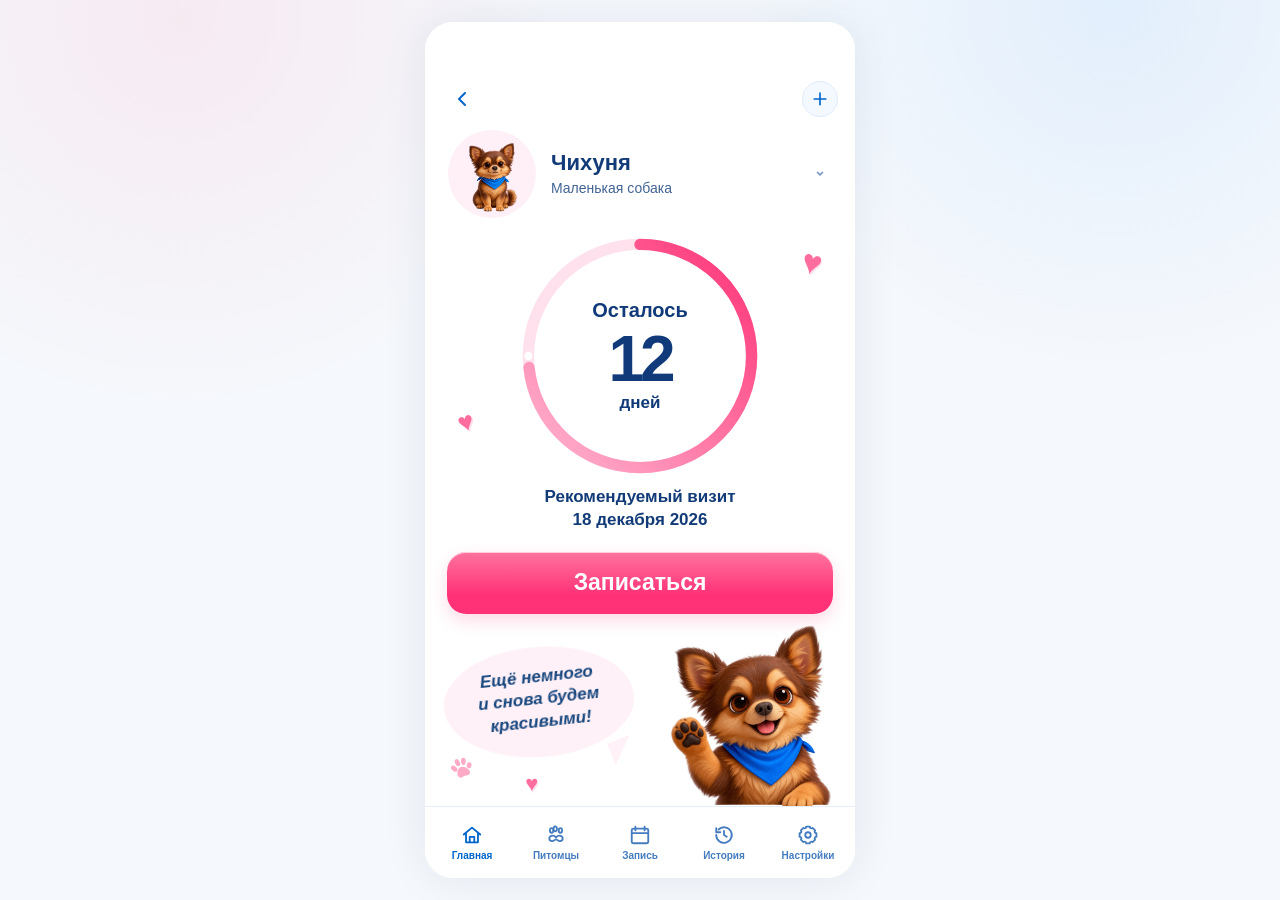
==== commit 59e250e4: "Publish home layout without scene overlap" ====
--- a/index.html
+++ b/index.html
@@ -7,8 +7,8 @@
     <meta name="robots" content="noindex, nofollow" />
     <meta name="referrer" content="no-referrer" />
     <title>Дневник питомца - тест интерфейса</title>
-    <script type="module" crossorigin src="./assets/main-CqhUKXQn.js"></script>
-    <link rel="stylesheet" crossorigin href="./assets/main-CtAeAGaI.css">
+    <script type="module" crossorigin src="./assets/main-BLss3va7.js"></script>
+    <link rel="stylesheet" crossorigin href="./assets/main-DL7CGziq.css">
   </head>
   <body>
     <div id="root"></div>
--- a/assets/main-DL7CGziq.css
+++ b/assets/main-DL7CGziq.css
@@ -0,0 +1 @@
+.homeRedesign{--ring-light: #ffb7d2;--ring-color: #ff3175;background:#fff;color:#123b78;padding-bottom:72px}.homeTone_ok{--ring-light: #adebd1;--ring-color: #19c36b}.homeTone_soon{--ring-light: #ffe3a7;--ring-color: #f5a600}.homeTone_late{--ring-light: #ffbed2;--ring-color: #ff3371}.diaryHeader{height:96px;padding:max(56px,env(safe-area-inset-top)) 17px 0;display:grid;grid-template-columns:40px 1fr 40px;align-items:center;background:#fff}.diaryBack{width:40px;height:42px;padding:0;display:grid;place-items:center;background:none;border:0;color:#06c;cursor:pointer}.diaryHeading{text-align:center;font-size:14px;font-weight:750;letter-spacing:-.02em}.diaryMain{display:flex;flex-direction:column;min-height:calc(100dvh - 168px);padding:0 17px}.diaryPet{width:100%;min-height:111px;padding:2px 8px 2px 6px;display:flex;align-items:center;gap:15px;text-align:left;background:transparent;color:#123b78;border:0;cursor:pointer}.diaryPet .mascotAvatar_lg{width:88px;height:88px;background:#ffeff6;box-shadow:none}.diaryPet .mascotAvatar_lg img{width:90%;height:90%;object-fit:contain;transform:translateY(5%)}.diaryPetCopy{display:flex;flex:1;flex-direction:column;gap:5px}.diaryPetCopy strong{font-size:22px;line-height:1.12;font-weight:800}.diaryPetCopy span{font-size:14px;color:#416394;font-weight:500}.diaryPet>svg{color:#7b9bc7}.diaryStatus{position:relative;text-align:center}.diaryStatusLabel{margin:0 auto 2px;display:flex;justify-content:center;align-items:center;gap:6px;height:28px;font-size:14px;font-weight:750}.homeTone_ok .diaryStatusLabel{color:#147a43}.homeTone_soon .diaryStatusLabel{color:#a35800}.homeTone_late .diaryStatusLabel{color:#e1305c}.diaryRing{position:relative;width:min(65vw,248px);height:min(65vw,248px);margin:3px auto 0}.diaryRingSvg{display:block;width:100%;height:100%;transform:rotate(-90deg);overflow:visible}.ringTrack,.ringProgress{fill:none;stroke-width:11px}.ringTrack{stroke:#ffe1ed}.homeTone_ok .ringTrack{stroke:#d9f6e6}.homeTone_soon .ringTrack{stroke:#fff1d8}.ringProgress{stroke:url(#ringGradient);stroke-linecap:round;transition:stroke-dasharray .3s ease}.diaryRingCopy{position:absolute;top:25px;right:25px;bottom:25px;left:25px;display:flex;flex-direction:column;justify-content:center;align-items:center;color:#103a79}.diaryRingCopy span:first-child{font-size:20px;line-height:1.18;font-weight:750}.diaryRingCopy strong{font-size:64px;line-height:1.05;letter-spacing:-.065em;font-weight:850;margin-top:4px}.diaryRingCopy strong.ringToday{font-size:29px;letter-spacing:-.03em}.diaryRingCopy span:last-child{font-size:17px;font-weight:700}.diaryRecommendation{display:flex;flex-direction:column;align-items:center;margin-top:6px;line-height:1.34}.diaryRecommendation span{font-size:17px;font-weight:600}.diaryRecommendation strong{font-size:17px;font-weight:800}.diaryHeart{position:absolute;display:block;color:#ff6c9e;font-size:27px;line-height:1;pointer-events:none;text-shadow:1px 2px 0 #ffe0ec}.diaryHeartTop{right:4%;top:16px;transform:rotate(14deg);font-size:34px}.diaryHeartLeft{left:4%;top:180px;transform:rotate(-17deg);font-size:27px}.diaryActions{margin:20px 5px 0;display:grid;gap:8px}.diaryBook{width:100%;height:62px;border:0;border-radius:19px;background:linear-gradient(180deg,#ff739e,#ff3177 70%);box-shadow:0 7px 17px #ed326f2b,inset 0 1px #ffffffa6;color:#fff;font-size:23px;font-weight:760;cursor:pointer}.diaryAddVisit{display:grid;place-items:center;width:36px;height:36px;justify-self:end;padding:0;border:1px solid #dfecfb;border-radius:50%;background:#f3f9ff;color:#06c;cursor:pointer}.diaryScene{position:absolute;left:17px;bottom:72px;height:184px;width:calc(100% - 34px);overflow:visible}.diarySpeech{position:absolute;top:25px;left:2px;z-index:1;width:min(52%,190px);min-height:110px;display:flex;justify-content:center;align-items:center;padding:12px 16px 17px;border-radius:47% 51% 47% 52%;background:#fff1f7;color:#17477e;text-align:center;font-size:17px;line-height:1.3;font-weight:650;font-style:italic;transform:rotate(-6deg)}.diarySpeech:after{content:"";position:absolute;right:5px;bottom:-13px;border-left:24px solid #fff1f7;border-bottom:23px solid transparent;transform:rotate(-16deg)}.diaryMascot{position:absolute;z-index:2;width:min(52%,195px);height:auto;right:-14px;bottom:-10px;object-fit:contain;pointer-events:none}.sceneHeart{left:21%;bottom:11px;font-size:22px}.scenePaw{position:absolute;left:8px;bottom:22px;width:24px;color:#ffabc7;transform:rotate(-24deg)}.scenePaw svg{width:100%;height:auto}.diaryLastVisit{display:none}.homeRedesign .bottomNav{height:72px;min-height:72px;box-shadow:none;border-top-color:#e7edf6;background:#fff}.homeRedesign .bottomNav button{color:#447cbf;border-radius:0;gap:4px}.homeRedesign .bottomNav button.active{background:transparent;color:#06c}.homeRedesign .bottomNav button>span:last-child{font-size:10px;font-weight:670}.homeRedesign .bottomNav .navBookIcon{width:auto;height:auto;border-radius:0;background:transparent;box-shadow:none;color:#447cbf}.homeRedesign button:focus-visible{outline:3px solid #0066cc;outline-offset:2px}@media (max-width: 360px){.diaryRing{width:210px;height:210px}.diaryMain{padding:0 13px}.diaryScene{left:13px;width:calc(100% - 26px);height:172px}.diarySpeech{font-size:14px}}@media (max-height: 700px){.diaryRing{width:min(56vw,205px);height:min(56vw,205px)}.diaryPet{min-height:78px}.diaryActions{margin-top:12px}.diaryScene{height:160px}.diarySpeech{top:15px;font-size:14px}.diaryMascot{width:min(48%,174px)}}@media (min-width: 700px){.homeRedesign{height:min(844px,calc(100dvh - 44px));min-height:700px;overflow:hidden}.homeRedesign .diaryMain{min-height:calc(100% - 168px)}.homeRedesign .diaryScene{position:fixed;left:50%;bottom:94px;width:396px;transform:translate(-50%)}}:root{font-family:Montserrat,Inter,-apple-system,BlinkMacSystemFont,Segoe UI,Arial,sans-serif;color:#143d7a;background:#f4f7fb;font-synthesis:none;--pink: #ff4f7e;--pink-dark: #d65279;--pink-soft: #fff0f5;--coral: #fe7878;--blue: #087cff;--blue-dark: #0066cc;--blue-soft: #edf7ff;--navy: #123d7c;--text: #27486f;--muted: #7589a4;--line: #e2eaf4;--shadow: 0 10px 28px rgba(28, 66, 113, .09)}*{box-sizing:border-box}html{background:#f4f7fb}body{margin:0;min-width:320px;min-height:100vh;background:radial-gradient(circle at 14% 2%,rgba(255,94,132,.09),transparent 28%),radial-gradient(circle at 87% 0,rgba(0,127,255,.08),transparent 26%),#f5f8fc}button,input,textarea{font:inherit}button{-webkit-tap-highlight-color:transparent}.app{width:min(100%,430px);min-height:100vh;min-height:100dvh;margin:0 auto;position:relative;overflow-x:hidden;background:#fff;box-shadow:0 0 44px #1f406a17}.appWithNav{padding-bottom:77px}.centered{display:grid;place-items:center}.spinner{width:42px;height:42px;border:4px solid #e9eff7;border-top-color:var(--pink);border-radius:50%;animation:spin .7s linear infinite}@keyframes spin{to{transform:rotate(360deg)}}.content{padding:16px 17px 28px}.shellContent{padding-bottom:36px}.topbar,.homeTopbar{min-height:62px;display:grid;grid-template-columns:48px 1fr 48px;align-items:center;padding:max(7px,env(safe-area-inset-top)) 14px 7px;position:sticky;top:0;z-index:20;color:var(--navy);background:#fffffff5;border-bottom:1px solid rgba(226,234,244,.82);backdrop-filter:blur(14px);-webkit-backdrop-filter:blur(14px)}.topbar>b,.storyHomeTitle{text-align:center;font-size:17px;font-weight:850;letter-spacing:-.25px}.topSpacer{width:48px;height:48px}.backButton,.roundIconButton{width:44px;height:44px;padding:0;display:grid;place-items:center;border:0;border-radius:16px;color:var(--navy);background:#f4f8fc;cursor:pointer}.roundIconButton{justify-self:end}.backButton:active,.roundIconButton:active{transform:scale(.96);background:#edf3f9}.homeBrandMark{width:42px;height:42px;display:grid;place-items:center;border-radius:15px;color:var(--pink);background:var(--pink-soft);font-size:24px;line-height:1}.primary{width:100%;min-height:52px;padding:0 18px;border:0;border-radius:17px;font-weight:850;font-size:15px;cursor:pointer;transition:transform .15s ease,filter .15s ease}.primary:active{transform:scale(.985);filter:brightness(.98)}.primary:disabled{opacity:.45;cursor:default}.primaryLarge{min-height:58px;font-size:18px}.pink{color:#fff;background:linear-gradient(115deg,#ff4f7e,#fe7878 55%,#d65279);box-shadow:0 10px 24px #d652793d}.blue{color:#fff;background:linear-gradient(115deg,#06c,#118aff);box-shadow:0 10px 24px #06c3}.outline{color:#0878e7;background:#fff;border:1.5px solid #77baff;box-shadow:0 7px 18px #0066cc0f}.actionWithIcon{display:flex;align-items:center;justify-content:center;gap:8px}.stickyAction{margin-top:19px}.mascotAvatar{position:relative;flex:0 0 auto;display:grid;place-items:center;overflow:hidden;border-radius:50%;isolation:isolate;background:linear-gradient(145deg,#fff0f5,#fff 49%,#eaf6ff);box-shadow:inset 0 0 0 1px #dce7f2,0 6px 17px #203d6817}.mascotAvatarGlow{position:absolute;top:0;right:0;bottom:0;left:0;z-index:0}.mascotAvatar img{position:relative;z-index:1;width:86%;height:86%;display:block;object-fit:contain;object-position:center center}.mascotAvatar_md{width:68px;height:68px}.mascotAvatar_lg{width:72px;height:72px}.mascotAvatar_xl{width:116px;height:116px}.mascotAvatar_xl img{width:84%;height:84%}.doodle{position:absolute;pointer-events:none;-webkit-user-select:none;user-select:none}.doodle_heart{color:#ef7c9a;font-size:18px}.doodle_paw{width:12px;height:12px;color:transparent;border-radius:50%;background:#77b8f1;box-shadow:-8px -5px 0 -2px #77b8f1,0 -9px 0 -2px #77b8f1,8px -5px 0 -2px #77b8f1}.welcome{padding:max(16px,env(safe-area-inset-top)) 21px 22px;display:flex;flex-direction:column;align-items:center;text-align:center;isolation:isolate;background:radial-gradient(circle at 4% 11%,rgba(254,120,120,.14),transparent 24%),radial-gradient(circle at 97% 15%,rgba(0,127,255,.12),transparent 25%),linear-gradient(180deg,#fff,#fff 70%,#fff8fb)}.welcomeGlow{position:absolute;z-index:-1;border-radius:50%;pointer-events:none}.welcomeGlowPink{width:220px;height:220px;left:-120px;top:-80px;background:radial-gradient(circle,rgba(254,120,120,.14),transparent 70%)}.welcomeGlowBlue{width:230px;height:230px;right:-130px;top:-85px;background:radial-gradient(circle,rgba(0,127,255,.12),transparent 70%)}.welcomeBrand{width:100%;display:grid;grid-template-columns:34px 1fr 34px;align-items:center;text-align:left}.welcomeBrand .scissors{color:var(--pink);font-size:30px;line-height:1}.welcomeBrand strong{display:block;color:var(--navy);font-size:17px;font-weight:900}.welcomeBrand small{display:block;margin-top:1px;color:var(--muted);font-size:11px}.tinyPaw{width:34px;height:34px;display:grid;place-items:center;border-radius:12px;color:var(--pink);background:var(--pink-soft)}.welcomeCopy{margin-top:14px}.eyebrow{margin:0 0 8px;color:var(--pink);font-size:11px;font-weight:850;letter-spacing:.65px;text-transform:uppercase}h1{margin:0;color:var(--navy);font-size:clamp(42px,11vw,50px);line-height:.94;letter-spacing:-2px}.welcomeText{max-width:335px;margin:13px auto 3px;color:#60738c;font-size:13.5px;line-height:1.45}.welcomeHero{width:100%;height:210px;position:relative}.welcomeHero:after{content:"";position:absolute;left:50%;bottom:9px;width:280px;height:60px;transform:translate(-50%);border-radius:50%;background:radial-gradient(ellipse,rgba(20,58,105,.1),transparent 68%)}.petArt{position:absolute;bottom:3px;z-index:1;display:flex;align-items:flex-end}.petArt img{width:100%;height:100%;display:block;object-fit:contain;filter:drop-shadow(0 10px 12px rgba(43,60,87,.08))}.petArtDog{left:29px;width:160px;height:200px}.petArtCat{right:20px;width:164px;height:200px}.heroHeart,.heroPaw,.heroSpark{position:absolute;z-index:3}.heroHeart{color:#ef6e91;font-size:17px;opacity:.82}.heroHeartOne{left:17px;top:48px;transform:rotate(-13deg)}.heroHeartTwo{right:14px;top:27px;transform:rotate(12deg)}.heroPaw{color:#f29ab1;opacity:.65}.heroPawOne{left:3px;bottom:58px;transform:rotate(-12deg)}.heroPawTwo{right:0;bottom:80px;color:#74b8f7;transform:rotate(14deg)}.heroSpark{color:#1788f2;font-size:17px;opacity:.72}.heroSparkOne{left:12px;top:88px;transform:rotate(-12deg)}.heroSparkTwo{right:12px;top:72px;color:#ef7998;transform:rotate(13deg)}.benefitRow{width:100%;margin:0 0 12px;display:flex;justify-content:center;gap:6px}.benefitRow span{min-width:92px;padding:8px 9px;display:inline-flex;align-items:center;justify-content:center;gap:5px;color:#45617f;border:1px solid #f2dce4;border-radius:999px;background:#fff;font-size:11px;font-weight:750}.benefitRow svg{color:var(--pink)}.welcomeQuote{width:100%;min-height:46px;margin-top:10px;padding:9px 12px;display:flex;flex-wrap:wrap;align-items:center;justify-content:center;gap:7px;color:#a24e69;border:1px solid #ffe0e8;border-radius:17px;background:linear-gradient(135deg,#fff2f6,#f7fbff);font-size:10.5px}.welcomeQuote b{color:var(--navy)}.welcomeQuote span:after{content:" ♥";color:var(--pink)}.welcomeQuote span:last-child:after{content:""}.welcomeFooter{margin-top:10px;color:#8796aa;font-size:11px}.welcomeFooter span{color:var(--pink)}.storyHome{background:linear-gradient(180deg,#fff,#fff 78%,#fff9fb)}.storyHomeContent{padding:10px 15px 14px}.petSwitcher{width:100%;min-height:78px;padding:4px 10px 4px 4px;display:grid;grid-template-columns:76px 1fr 34px;align-items:center;gap:7px;position:relative;overflow:hidden;border:1px solid #edf0f5;border-radius:22px;color:var(--text);text-align:left;background:linear-gradient(135deg,#fff8fb,#fff 56%,#f4faff);cursor:pointer}.petSwitcher:before{content:"♥";position:absolute;left:71px;top:9px;color:#f3a3b8;font-size:9px}.petSwitcherText strong,.petSwitcherText span{display:block}.petSwitcherText strong{color:var(--navy);font-size:17px;font-weight:900}.petSwitcherText span{margin-top:3px;color:var(--muted);font-size:11px}.switcherChevron{color:#7c91aa}.dateCards{margin-top:8px;display:grid;grid-template-columns:1fr 1fr;gap:8px}.dateCard{min-height:68px;padding:9px 10px;position:relative;overflow:hidden;border-radius:17px}.dateCardBlue{color:#0b69c8;border:1px solid #d9ebfc;background:#f0f8ff}.dateCardPink{color:#d64a72;border:1px solid #ffe0e8;background:#fff2f6}.dateIcon{width:25px;height:25px;margin-bottom:2px;display:grid;place-items:center;border-radius:8px;background:#ffffffd1}.dateCard small,.dateCard strong{display:block;position:relative;z-index:1}.dateCard small{font-size:9.5px}.dateCard strong{margin-top:2px;color:var(--navy);font-size:11.5px}.dateCard:after{content:"";width:52px;height:52px;position:absolute;right:-24px;bottom:-28px;border-radius:50%;opacity:.6}.dateCardBlue:after{background:#c8e6ff}.dateCardPink:after{background:#ffd2df}.statusCard{margin-top:8px;padding:9px 14px 11px;position:relative;overflow:hidden;text-align:center;border-radius:25px;border:1px solid #f1e5e9;background:linear-gradient(180deg,#fff,#fff7fa)}.statusCard.soon{border-color:#f3dda1;background:linear-gradient(180deg,#fffdfa,#fff8e5)}.statusCard.late{border-color:#ffd6e1;background:linear-gradient(180deg,#fff,#fff0f5)}.statusBanner{width:max-content;margin:0 auto 2px;padding:5px 10px;display:flex;align-items:center;justify-content:center;gap:5px;color:#f28216;border-radius:999px;background:#fff4d8;font-size:11px}.statusCard.late .statusBanner{color:#e33c69;background:#ffe7ee}.statusTitle{margin:1px 0 2px;color:#536b87;font-size:11px;font-weight:750}.countdownWrap{display:grid;place-items:center}.countdown{width:144px;height:144px;padding:11px;display:grid;place-items:center;position:relative;border-radius:50%;background:conic-gradient(#f64f7d 0,#f64f7d 72%,#ffd8e4 72%,#ffd8e4);box-shadow:0 10px 23px #da4b7424}.countdown:before{content:"";position:absolute;width:7px;height:7px;right:8px;top:70px;border:3px solid #fff;border-radius:50%;background:#ff7d9e}.countdown:after{content:"";position:absolute;top:11px;right:11px;bottom:11px;left:11px;border-radius:50%;background:#fff;box-shadow:inset 0 0 0 1px #ffe4eb}.countdown.soon{background:conic-gradient(#ff9e28 0,#ff9e28 84%,#ffe8b9 84%,#ffe8b9)}.countdown.late{background:conic-gradient(#f13968 0,#f13968 94%,#ffd1dd 94%,#ffd1dd)}.countdown.empty{background:conic-gradient(#54a9ff 0,#54a9ff 20%,#dceeff 20%,#dceeff)}.countdownInner{position:relative;z-index:2}.countdown strong{display:block;color:var(--navy);font-size:43px;line-height:.9;letter-spacing:-2px}.countdown small{display:block;max-width:96px;margin-top:7px;color:#536b87;font-size:10px;font-weight:750;line-height:1.2}.statusHint{max-width:280px;margin:5px auto 0;color:#687d96;font-size:10px;line-height:1.35}.statusHeartA{left:23px;top:72px;opacity:.45;transform:rotate(-13deg)}.statusPawA{right:25px;bottom:44px;opacity:.34;transform:rotate(12deg)}.homeActions{margin-top:8px;display:grid;gap:7px}.homeActions .primary{min-height:48px}.bookingMicrocopy{margin-top:4px;color:#99a7b7;font-size:8.8px;text-align:center}.homeMascotScene{min-height:99px;margin-top:5px;padding:17px 125px 12px 16px;position:relative;overflow:hidden;border-radius:22px;background:linear-gradient(135deg,#fff0f5,#fff 55%,#eef8ff)}.homeMascotScene img{width:119px;height:132px;position:absolute;right:3px;bottom:-31px;object-fit:contain;object-position:bottom center;filter:drop-shadow(0 7px 9px rgba(36,59,90,.1))}.homeMascotPhrase{position:relative;z-index:2;transform:rotate(-2deg)}.homeMascotPhrase strong,.homeMascotPhrase span{display:block}.homeMascotPhrase strong{color:#dc4770;font-size:13px;line-height:1.22}.homeMascotPhrase span{margin-top:5px;color:#6e8198;font-size:9.5px;line-height:1.35}.storyFooterHeart{position:absolute;left:13px;top:8px;color:#ef7898;opacity:.5}.storyFooterPaw{position:absolute;right:105px;bottom:10px;color:#5eacf1;opacity:.38;transform:rotate(-12deg)}.bottomNav{width:min(100%,430px);min-height:72px;padding:5px 5px max(6px,env(safe-area-inset-bottom));display:grid;grid-template-columns:repeat(5,1fr);position:fixed;left:50%;bottom:0;z-index:30;transform:translate(-50%);border-top:1px solid rgba(224,232,242,.96);background:#fffffff7;box-shadow:0 -8px 24px #2640630d;backdrop-filter:blur(14px);-webkit-backdrop-filter:blur(14px)}.bottomNav button{min-width:0;padding:3px 1px;display:flex;flex-direction:column;align-items:center;justify-content:center;gap:3px;border:0;border-radius:13px;color:#8b9bad;background:transparent;cursor:pointer}.bottomNav button>span:last-child{font-size:8.5px;font-weight:750}.bottomNav button.active{color:var(--blue);background:#f1f8ff}.bottomNav .navBook{color:var(--blue)}.navBookIcon{width:38px;height:32px;display:grid;place-items:center;border-radius:12px;color:#fff;background:linear-gradient(135deg,#148cff,#06c);box-shadow:0 6px 13px #0066cc30}.profilePreview{padding:5px 0 2px;position:relative;display:flex;flex-direction:column;align-items:center}.profilePreview p{margin:7px 0 0;color:var(--muted);font-size:12px}.profilePreview:before{content:"♥";position:absolute;left:60px;top:34px;color:#f2a1b7}.profilePreview:after{content:"✦";position:absolute;right:62px;top:51px;color:#68b0f5}.miniPhrase{margin-top:8px;padding:7px 10px;display:inline-flex;align-items:center;gap:5px;color:#b84d6d;border:1px solid #ffe0e8;border-radius:999px;background:#fff3f7;font-size:10px;font-weight:750}.field{display:block;margin:14px 0}.field>span{display:block;margin-bottom:7px;color:var(--navy);font-size:12px;font-weight:800}.field em{color:var(--muted);font-size:10px;font-style:normal;font-weight:500}.field input,.field textarea{width:100%;border:1.5px solid #dce6f1;border-radius:15px;outline:0;color:var(--text);background:#fff}.field input{height:49px;padding:0 14px}.field textarea{min-height:106px;padding:12px 14px;resize:vertical;line-height:1.45}.field input:focus,.field textarea:focus{border-color:#6bb2f5;box-shadow:0 0 0 3px #edf7ff}.formSection{margin-top:18px}.sectionHeading{display:flex;align-items:baseline;justify-content:space-between;gap:10px}.sectionHeading h3{margin:0;color:var(--navy);font-size:14px}.sectionHeading span{color:var(--muted);font-size:9.5px}.optionList{margin-top:9px;overflow:hidden;border:1px solid #e3eaf2;border-radius:17px}.option{width:100%;min-height:47px;padding:0 12px;display:grid;grid-template-columns:30px 1fr 27px;align-items:center;border:0;border-bottom:1px solid #edf1f6;color:var(--text);text-align:left;background:#fff;cursor:pointer}.option:last-child{border-bottom:0}.option.selected{color:var(--navy);background:#f1f8ff}.typeEmoji{font-size:18px}.optionText{font-size:12px;font-weight:700}.choiceMark{width:23px;height:23px;display:grid;place-items:center;border:1.5px solid #d6e1ed;border-radius:50%;color:#fff}.option.selected .choiceMark{border-color:var(--blue);background:var(--blue)}.chips{margin-top:9px;display:grid;grid-template-columns:repeat(2,1fr);gap:7px}.chip{min-height:42px;border:1px solid #dfe7f1;border-radius:14px;color:#61758f;background:#fff;font-size:11px;font-weight:750;cursor:pointer}.chip.active{color:#fff;border-color:var(--blue);background:linear-gradient(135deg,#0d88ff,#06c)}.compactField{margin-top:10px}.visitIntro,.historyHeaderCard{min-height:84px;padding:8px 11px 8px 7px;display:grid;grid-template-columns:72px 1fr 28px;align-items:center;gap:9px;position:relative;border:1px solid #e1ebf5;border-radius:21px;background:linear-gradient(135deg,#fff4f8,#f4faff)}.visitIntro{grid-template-columns:72px 1fr}.visitIntro strong,.visitIntro span,.historyHeaderCard strong,.historyHeaderCard span{display:block}.visitIntro strong,.historyHeaderCard strong{color:var(--navy);font-size:14px}.visitIntro span,.historyHeaderCard span{margin-top:4px;color:var(--muted);font-size:10px;line-height:1.35}.visitIntroHeart{right:11px;top:8px;opacity:.45}.fieldWithIcon .inputIconWrap{height:50px;padding:0 10px;display:grid;grid-template-columns:28px 1fr;align-items:center;border:1.5px solid #dce6f1;border-radius:15px;color:var(--blue)}.fieldWithIcon input{height:46px;padding:0 5px;border:0;box-shadow:none}.speech{width:max-content;max-width:100%;margin:12px auto 0;padding:8px 12px;display:flex;align-items:center;gap:6px;color:#79516a;border:1px solid #ffe0e8;border-radius:999px;background:#fff3f7;font-size:10px}.mascotMessage{min-height:126px;margin-top:15px;padding:18px 112px 17px 16px;display:flex;align-items:center;position:relative;overflow:hidden;border:1px solid #e8edf4;border-radius:23px;box-shadow:0 8px 22px #223a600d}.mascotMessage_pink{border-color:#ffe0e8;background:linear-gradient(135deg,#fff3f7,#fffafd 72%)}.mascotMessage_blue{border-color:#dceeff;background:linear-gradient(135deg,#f1f8ff,#fbfdff 72%)}.mascotMessage_yellow{border-color:#f5e0a7;background:linear-gradient(135deg,#fff9e9,#fffdf7 72%)}.mascotMessage img{width:112px;height:142px;position:absolute;right:1px;bottom:-18px;object-fit:contain;object-position:bottom center}.mascotMessage_flip{padding-right:16px;padding-left:112px}.mascotMessage_flip img{right:auto;left:0;transform:scaleX(-1)}.mascotMessageCopy{position:relative;z-index:2}.mascotMessageCopy strong,.mascotMessageCopy span{display:block}.mascotMessageCopy strong{color:var(--navy);font-size:13px;line-height:1.28}.mascotMessageCopy span{margin-top:5px;color:#657b96;font-size:10px;line-height:1.4}.msgHeartOne{left:13px;top:9px;opacity:.42}.msgPawOne{right:105px;bottom:13px;opacity:.42}.mascotMessage_flip .msgHeartOne{left:auto;right:14px}.mascotMessage_flip .msgPawOne{right:12px}.historyHeaderCard{margin-bottom:17px}.historyHeaderCard>svg{color:#86a1bd}.timeline{position:relative}.timeline:before{content:"";width:2px;position:absolute;left:8px;top:8px;bottom:8px;background:#ffd0dc}.timelineItem{padding-left:26px;position:relative}.timelineItem+.timelineItem{margin-top:10px}.dot{width:12px;height:12px;position:absolute;left:3px;top:18px;z-index:2;border:3px solid #fff;border-radius:50%;background:var(--pink);box-shadow:0 0 0 2px #ffd7e2}.visitCard{min-height:106px;padding:14px 86px 12px 13px;position:relative;overflow:hidden;border:1px solid #e5ebf2;border-radius:19px;background:#fff;box-shadow:0 6px 17px #213e630d}.visitDate strong,.visitDate span{display:block}.visitDate strong{color:var(--navy);font-size:13px}.visitDate span{margin-top:2px;color:var(--muted);font-size:10px}.tag{margin-top:8px;padding:4px 8px;display:inline-block;color:#e34e76;border-radius:999px;background:#fff0f5;font-size:9px;font-weight:750}.visitCard p{margin:7px 0 0;color:#647a94;font-size:10px;line-height:1.35}.visitCard img{width:78px;height:96px;position:absolute;right:3px;bottom:-3px;object-fit:contain;object-position:bottom center}.historyBook{margin-top:17px}.screenLead{margin:0 0 12px;padding:9px 12px;color:#7a6c78;border:1px solid #ffe1e8;border-radius:15px;background:#fff5f8;font-size:10.5px;line-height:1.4}.petList{display:grid;gap:10px}.petCard{overflow:hidden;position:relative;border:1px solid #e4ebf3;border-radius:21px;background:#fff}.petCard.activePet{border-color:#9ed0ff;box-shadow:0 0 0 3px #edf7ff}.petCardMain{width:100%;min-height:91px;padding:7px 9px 5px 6px;display:grid;grid-template-columns:72px 1fr 30px;align-items:center;gap:8px;border:0;color:var(--text);text-align:left;background:transparent;cursor:pointer}.petCardCopy strong,.petCardCopy span,.petCardCopy small{display:block}.petCardCopy strong{color:var(--navy);font-size:15px}.petCardCopy span{margin-top:3px;color:var(--muted);font-size:10px}.petCardCopy small{margin-top:5px;color:#3f6d9e;font-size:9.5px;font-weight:700}.cardChevron{color:#8fa1b4}.editLink{width:100%;min-height:35px;padding:0 12px;display:flex;align-items:center;justify-content:flex-end;gap:5px;border:0;border-top:1px solid #edf1f6;color:#66809d;background:#fbfcfe;font-size:9.5px;cursor:pointer}.addPet{width:100%;min-height:108px;margin-top:12px;padding:12px;display:grid;place-items:center;position:relative;overflow:hidden;border:1.5px dashed #79baff;border-radius:21px;color:var(--blue);background:#f3f9ff;cursor:pointer}.addPetIcon{width:43px;height:43px;display:grid;place-items:center;border-radius:50%;color:#fff;background:linear-gradient(135deg,#158cff,#06c)}.addPet b{font-size:13px}.addPet small{color:#7289a4;font-size:9.5px}.addPetPaw{position:absolute;right:18px;top:15px;color:#7bbbf4;opacity:.4;transform:rotate(12deg)}.petFamilyDecor{min-height:139px;margin-top:13px;padding:24px 76px 17px;display:grid;place-items:center;position:relative;overflow:hidden;text-align:center;border:1px solid #ffe0e8;border-radius:22px;background:linear-gradient(135deg,#fff3f7,#f6fbff 54%,#fff)}.petFamilyDecor img{width:96px;height:138px;position:absolute;bottom:-18px;object-fit:contain}.petFamilyDecor .familyDog{left:-4px}.petFamilyDecor .familyCat{right:-4px}.petFamilyDecor strong,.petFamilyDecor span{display:block}.petFamilyDecor strong{color:var(--navy);font-size:12px;line-height:1.25}.petFamilyDecor span{margin-top:5px;color:#6d8098;font-size:9.5px;line-height:1.35}.familyHearts{color:#ed7898;letter-spacing:6px}.empty{padding:26px 22px 30px;color:#718198;text-align:center}.emptyMascot{width:148px;height:132px;margin:0 auto 7px;position:relative}.emptyMascot img{width:118px;height:136px;object-fit:contain}.emptyMascot span{width:49px;height:49px;position:absolute;right:5px;top:17px;display:grid;place-items:center;border-radius:50%;color:#e85f83;background:#fff2f6}.empty p{margin:0 0 4px;font-size:12px;line-height:1.45}.empty small{color:#95a2b3;font-size:9.5px}@media (max-width: 380px){.content{padding-left:14px;padding-right:14px}.welcome{padding-left:17px;padding-right:17px}.welcomeHero{height:196px}.petArtDog{left:18px;width:150px;height:188px}.petArtCat{right:9px;width:153px;height:189px}.countdown{width:138px;height:138px}.countdown strong{font-size:40px}.homeMascotScene{padding-right:108px}.homeMascotScene img{width:105px}.benefitRow span{min-width:0;flex:1;padding-left:5px;padding-right:5px;font-size:10px}.mascotMessage{padding-right:101px}.mascotMessage_flip{padding-right:14px;padding-left:101px}.mascotMessage img{width:101px}}@media (min-width: 700px){body{padding:22px 0}.app{min-height:calc(100vh - 44px);min-height:calc(100dvh - 44px);border-radius:28px}.bottomNav{bottom:22px;border-radius:0 0 28px 28px}.topbar,.homeTopbar{border-radius:28px 28px 0 0}}@media (prefers-reduced-motion: reduce){*,*:before,*:after{scroll-behavior:auto!important;transition-duration:.01ms!important;animation-duration:.01ms!important;animation-iteration-count:1!important}}
